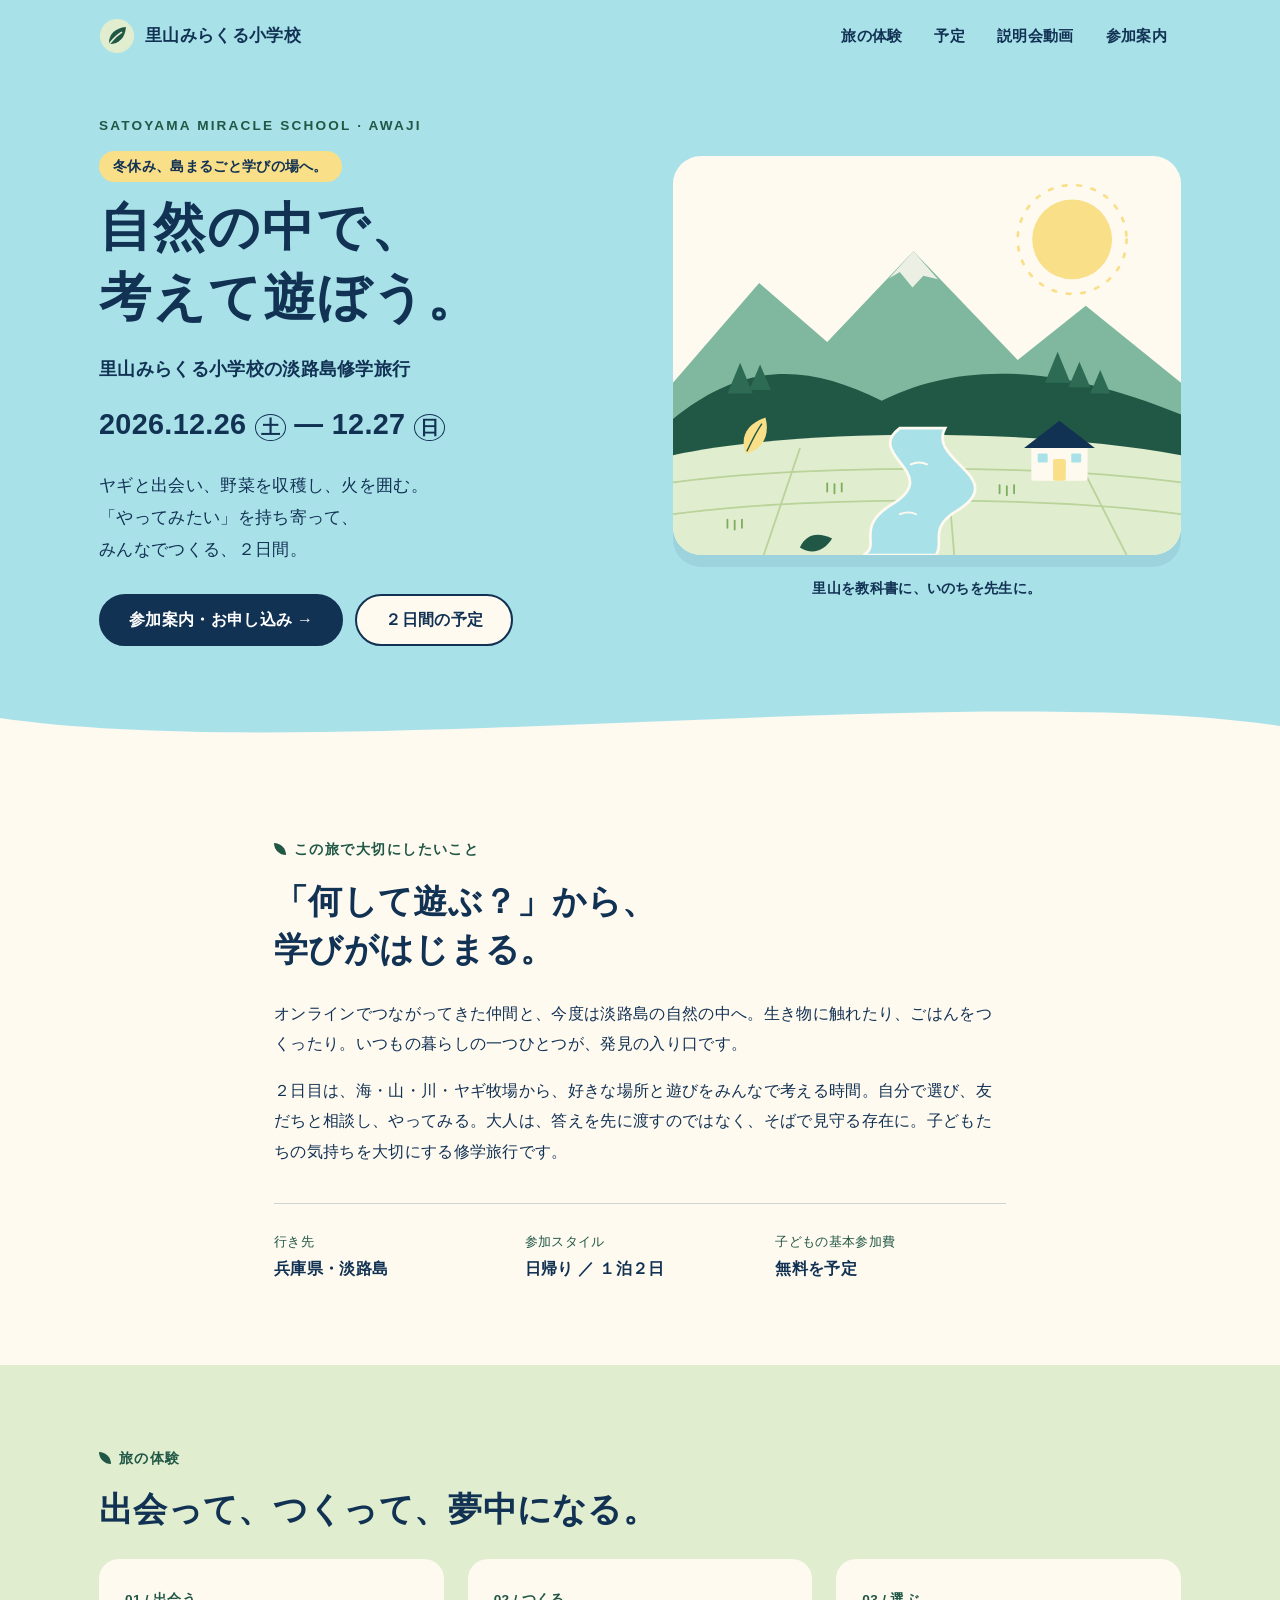
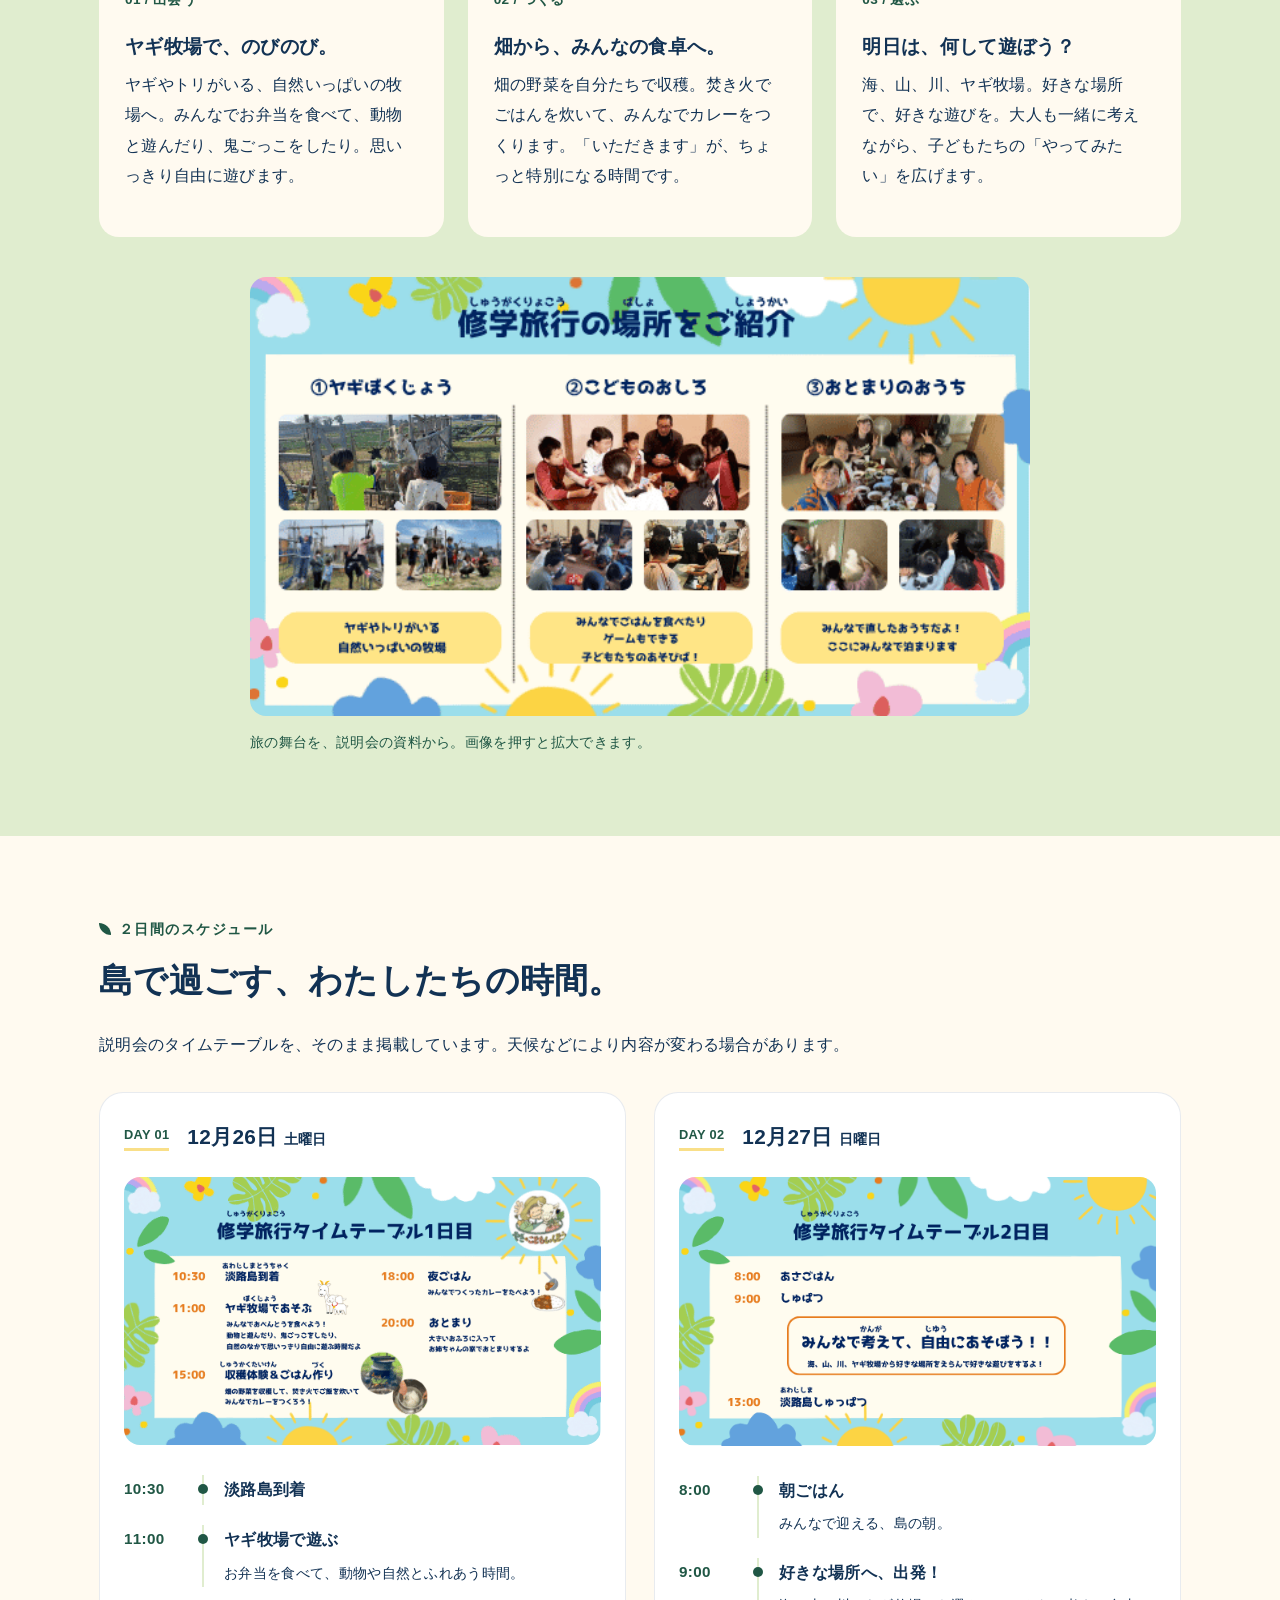
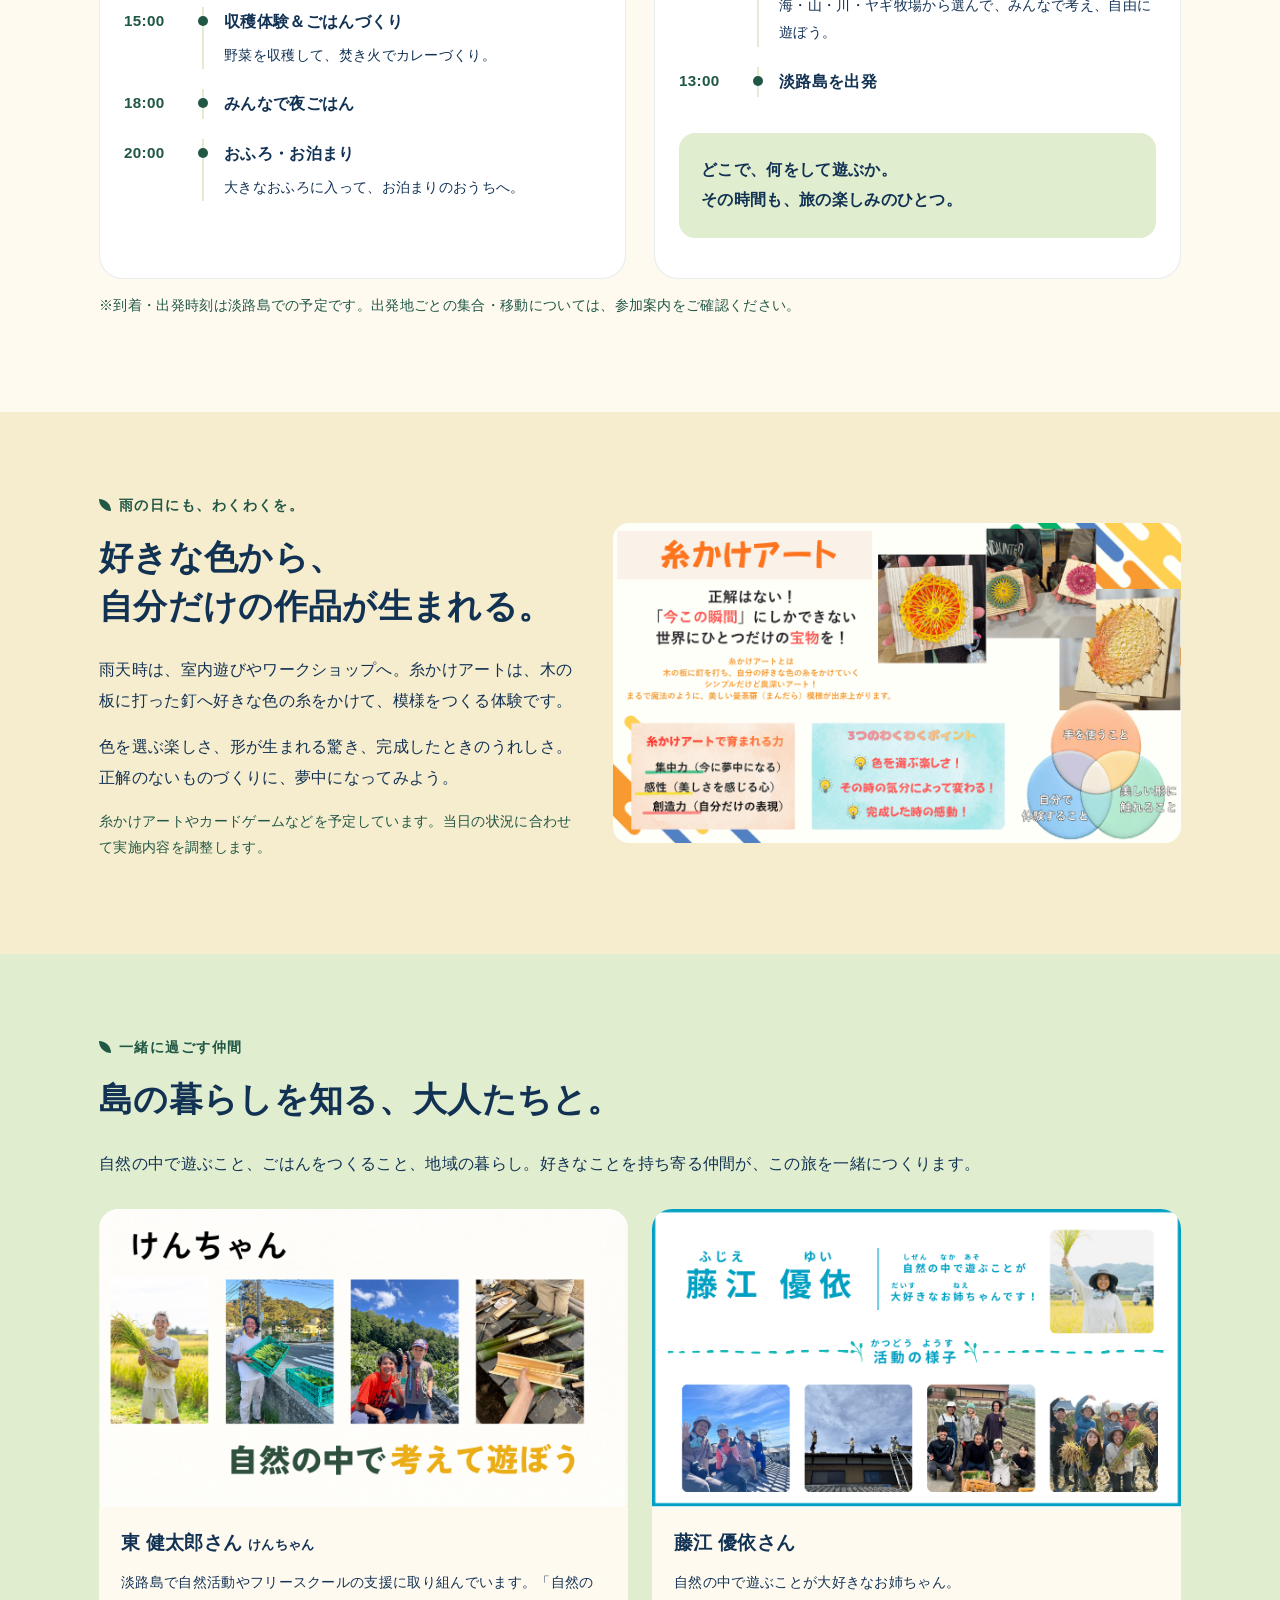
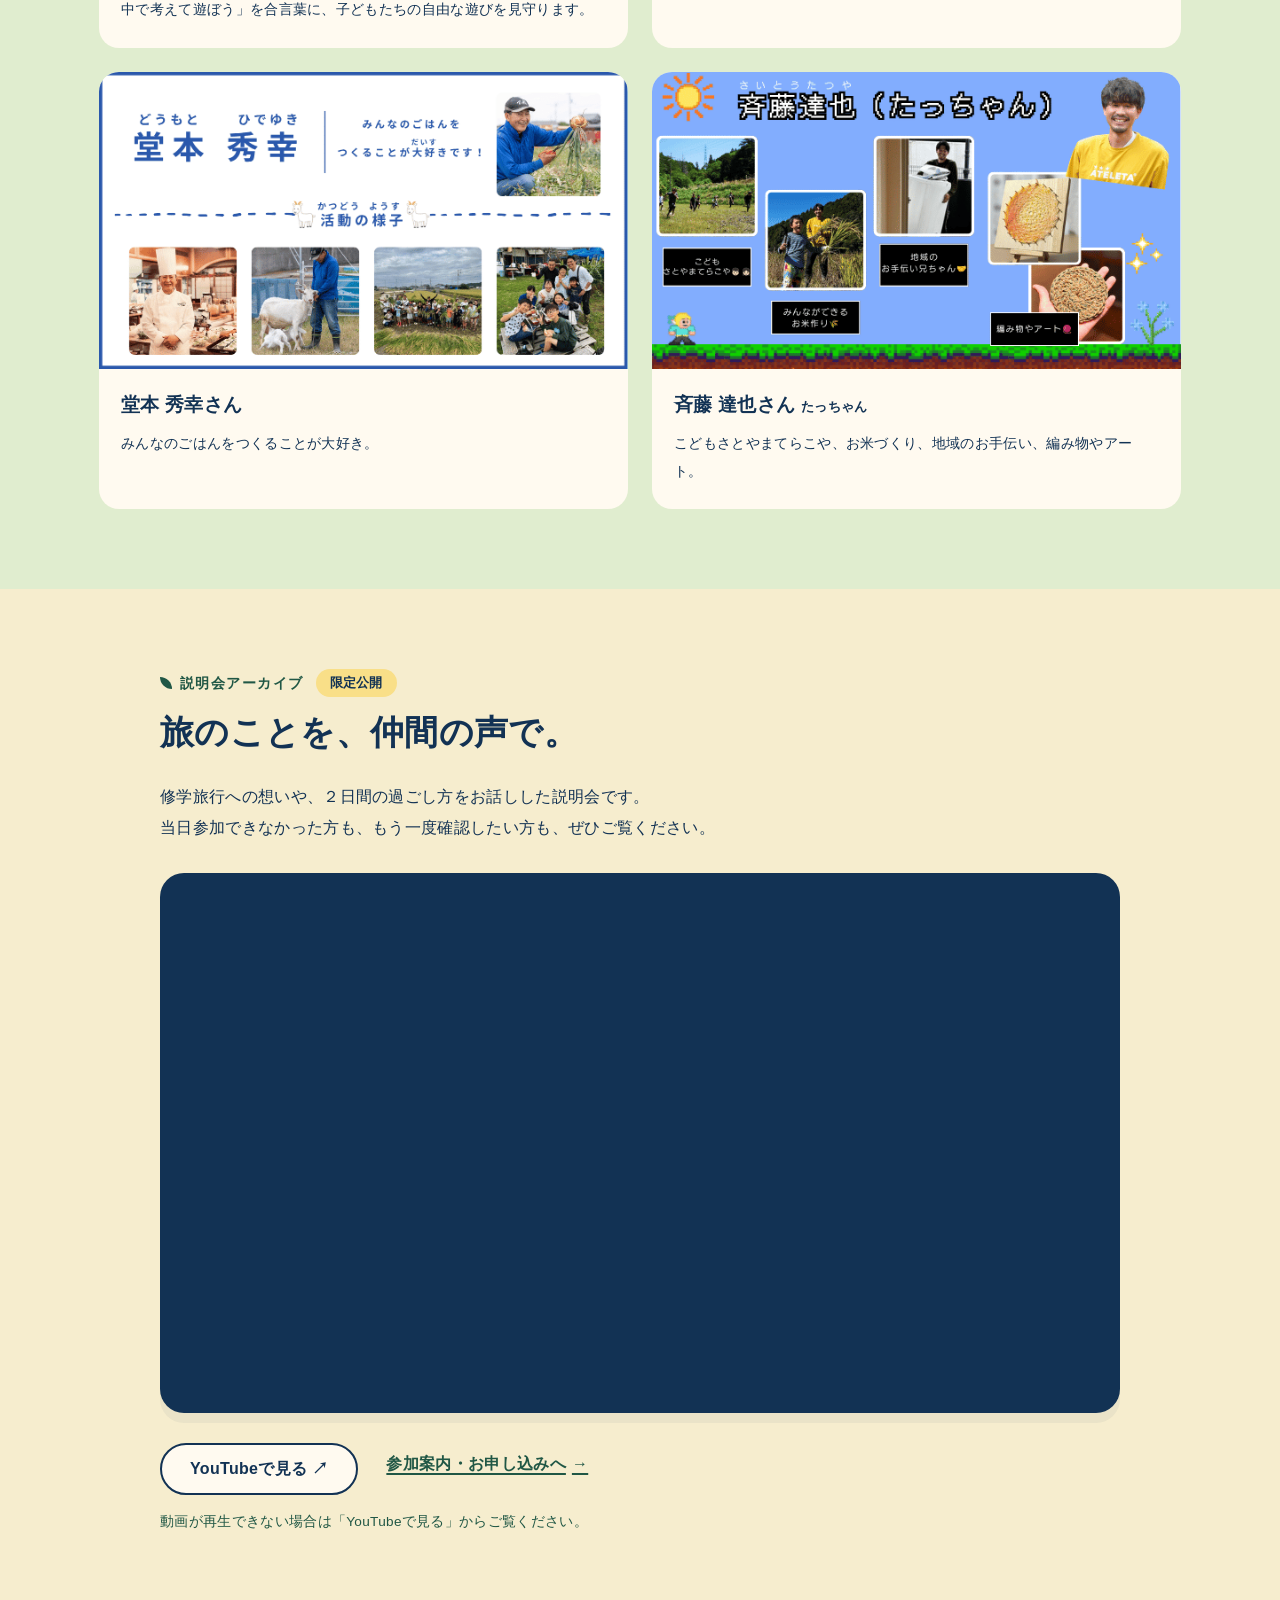
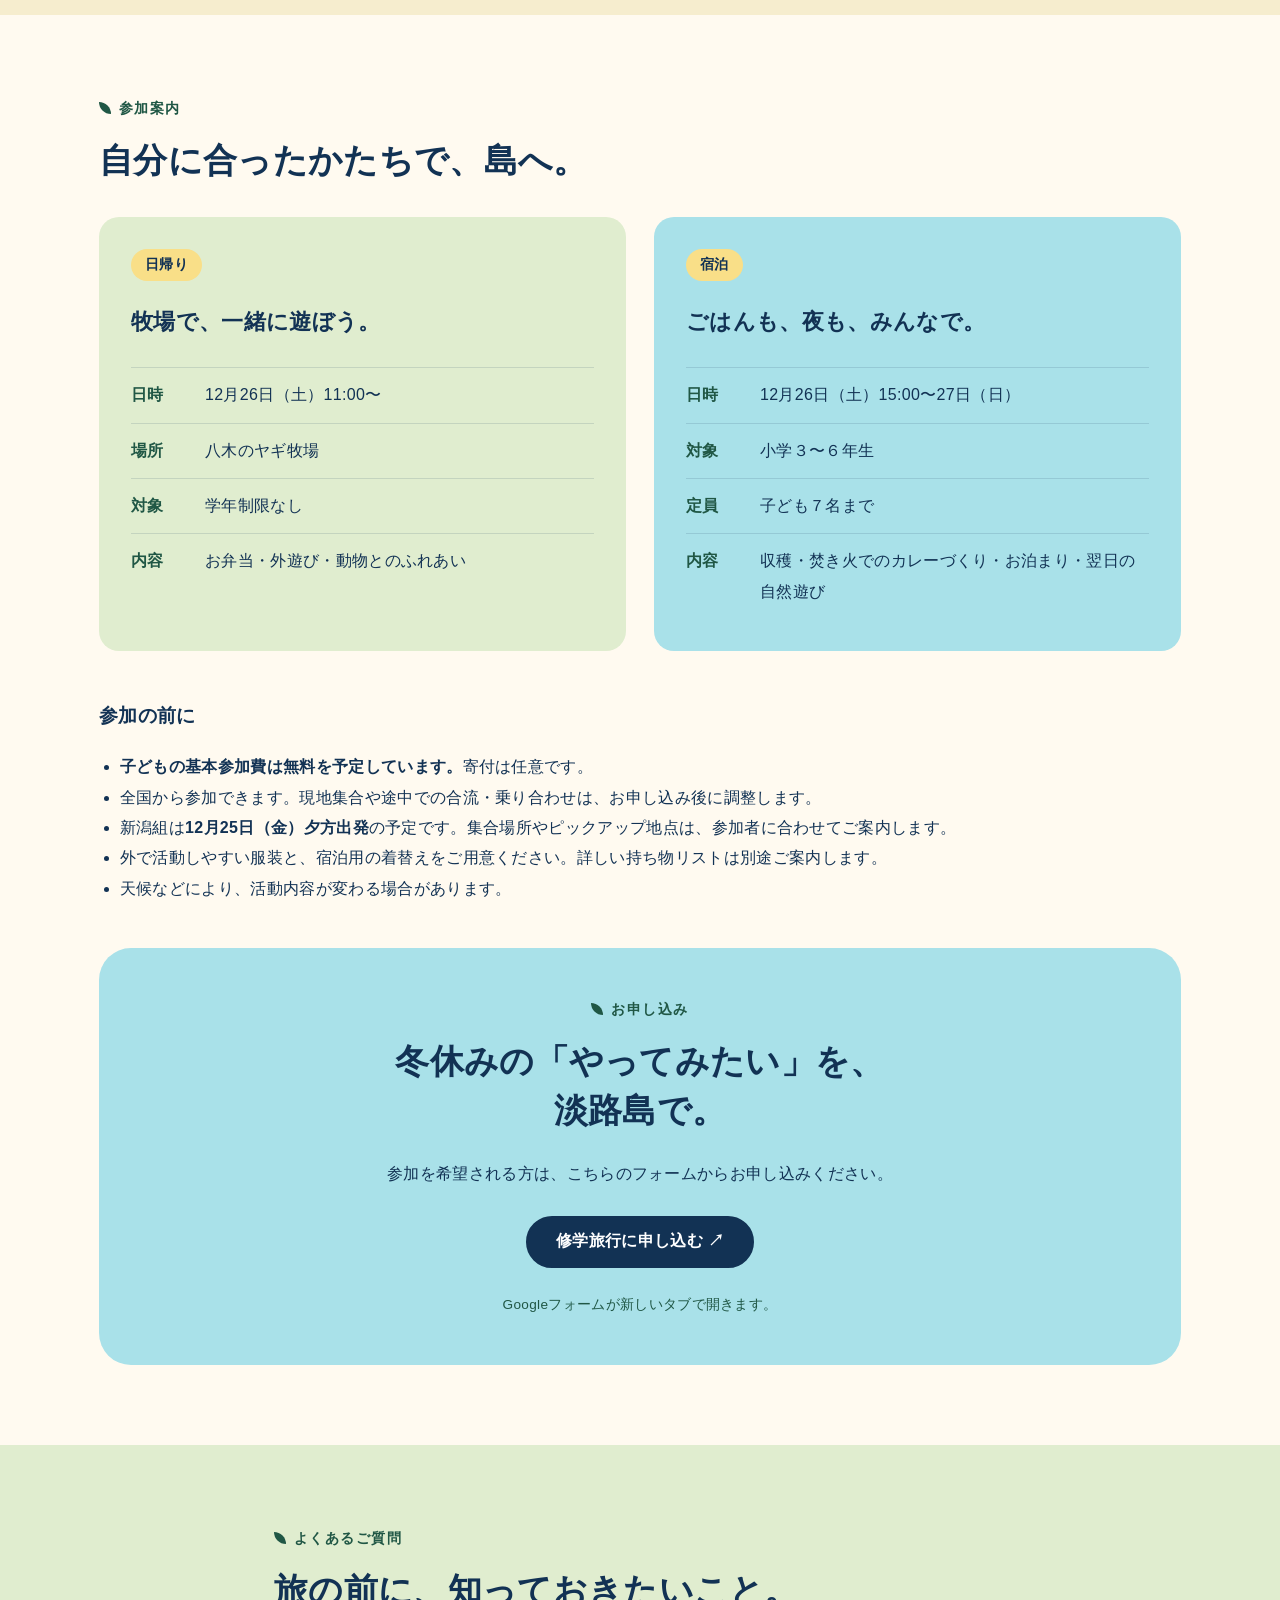
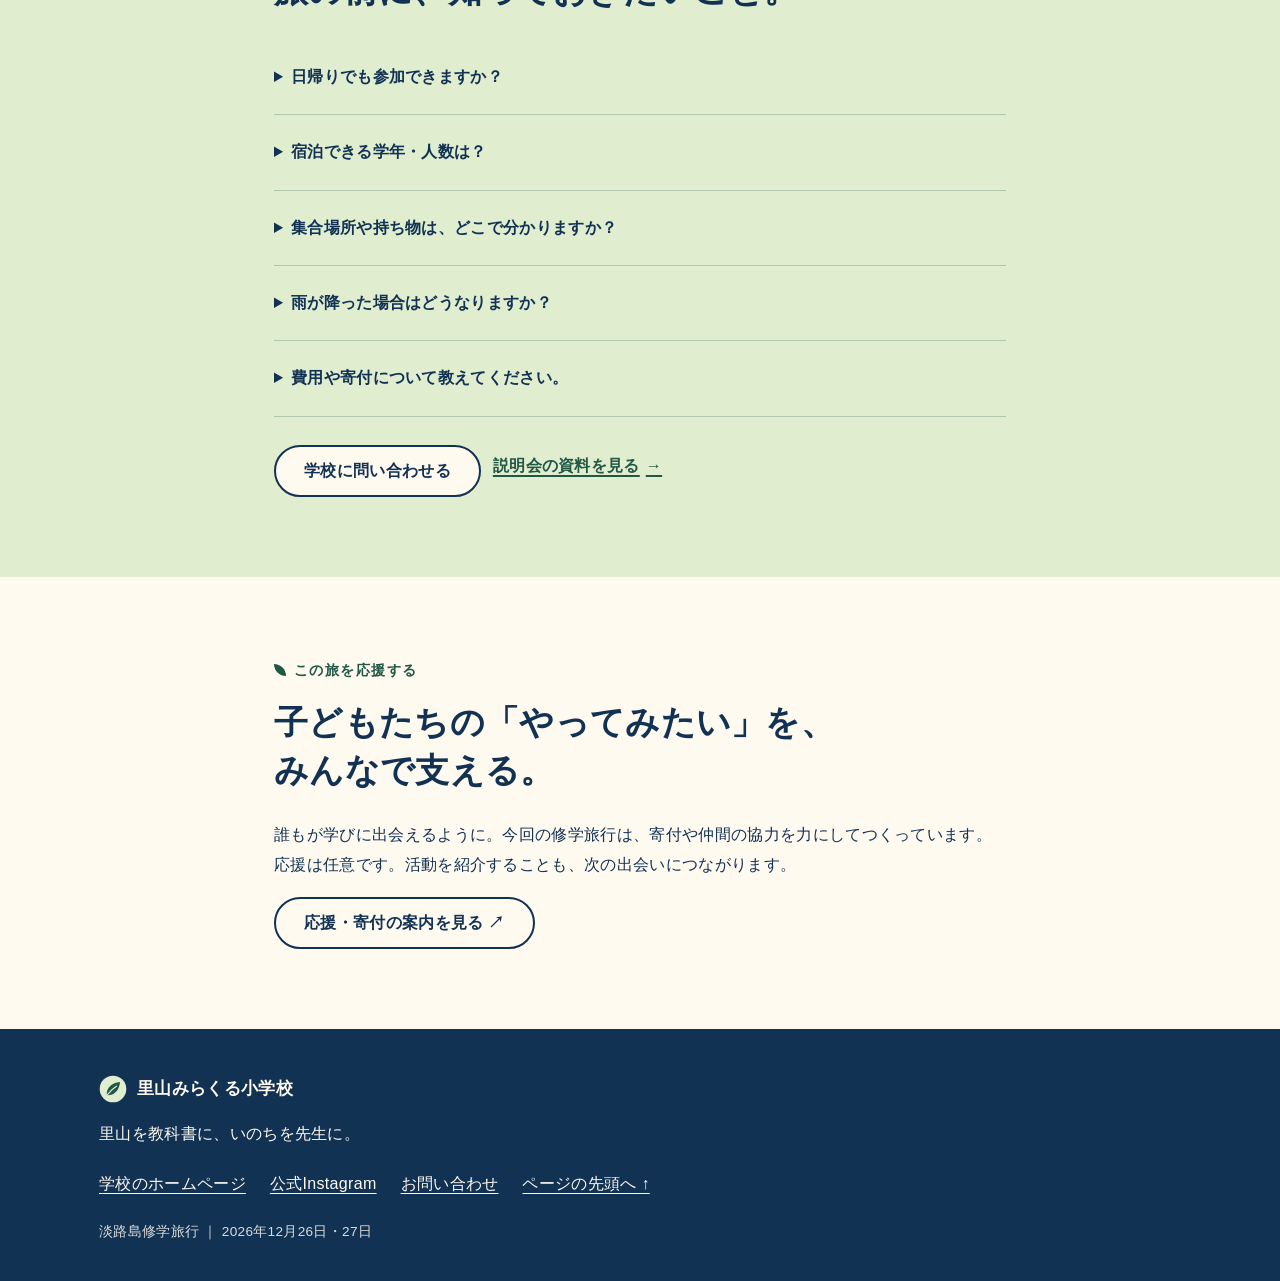
==== index.html @ 942516d1 "Publish Awaji school trip landing page" ====
<!DOCTYPE html>
<html lang="ja">
<head>
<meta charset="UTF-8"><meta name="viewport" content="width=device-width, initial-scale=1">
<title>淡路島修学旅行｜里山みらくる小学校</title>
<meta name="description" content="2026年12月26日・27日、淡路島で自然の中から学ぶ修学旅行。ヤギ牧場、収穫、焚き火のごはんづくり。日帰り・宿泊の参加案内と２日間のスケジュール。">
<link rel="icon" href="images/logo.svg" type="image/svg+xml"><link rel="stylesheet" href="style.css"><script src="script.js" defer></script>
</head>
<body>
<a class="skip-link" href="#main">本文へ移動</a>
<header class="site-header"><div class="container header-inner"><a class="brand" href="https://kento711.github.io/satoyama-miracle-lp/"><img src="images/logo.svg" width="36" height="36" alt=""><span>里山みらくる小学校</span></a><nav class="global-nav" aria-label="ページ内メニュー"><ul><li><a href="#experience">旅の体験</a></li><li><a href="#schedule">予定</a></li><li><a href="#archive">説明会動画</a></li><li><a href="#join">参加案内</a></li></ul></nav></div></header>
<main id="main">
<section class="hero" id="top"><div class="container hero-inner"><div><p class="eyebrow">SATOYAMA MIRACLE SCHOOL · AWAJI</p><p class="badge">冬休み、島まるごと学びの場へ。</p><h1>自然の中で、<br>考えて遊ぼう。</h1><p class="hero-subtitle">里山みらくる小学校の<br class="mobile-only">淡路島修学旅行</p><p class="hero-date">2026.12.26 <small>土</small> — 12.27 <small>日</small></p><p class="hero-lead">ヤギと出会い、野菜を収穫し、火を囲む。<br>「やってみたい」を持ち寄って、<br>みんなでつくる、２日間。</p><div class="btn-group"><a class="btn btn-primary" href="#join">参加案内・お申し込み →</a><a class="btn btn-secondary" href="#schedule">２日間の予定</a></div></div><div class="hero-art"><img src="images/hero-satoyama.svg" width="560" height="440" alt="山と川、田んぼと小さな家がある里山のイラスト"><p class="art-caption">里山を教科書に、いのちを先生に。</p></div></div><svg class="hero-curve" viewBox="0 0 1440 90" preserveAspectRatio="none" aria-hidden="true"><path d="M0 40 C360 100 1080 -10 1440 50 V90 H0Z" fill="#FFFAF0"/></svg></section>
<section class="section" id="about"><div class="container narrow"><p class="section-label">この旅で大切にしたいこと</p><h2>「何して遊ぶ？」から、<br>学びがはじまる。</h2><p>オンラインでつながってきた仲間と、今度は淡路島の自然の中へ。生き物に触れたり、ごはんをつくったり。いつもの暮らしの一つひとつが、発見の入り口です。</p><p>２日目は、海・山・川・ヤギ牧場から、好きな場所と遊びをみんなで考える時間。自分で選び、友だちと相談し、やってみる。大人は、答えを先に渡すのではなく、そばで見守る存在に。子どもたちの気持ちを大切にする修学旅行です。</p><div class="quick-facts"><div><small>行き先</small><strong>兵庫県・淡路島</strong></div><div><small>参加スタイル</small><strong>日帰り ／ １泊２日</strong></div><div><small>子どもの基本参加費</small><strong>無料を予定</strong></div></div></div></section>
<section class="section section-tint" id="experience"><div class="container"><p class="section-label">旅の体験</p><h2>出会って、つくって、夢中になる。</h2><ul class="cards"><li class="card"><span class="activity-number">01 / 出会う</span><h3>ヤギ牧場で、のびのび。</h3><p>ヤギやトリがいる、自然いっぱいの牧場へ。みんなでお弁当を食べて、動物と遊んだり、鬼ごっこをしたり。思いっきり自由に遊びます。</p></li><li class="card"><span class="activity-number">02 / つくる</span><h3>畑から、みんなの食卓へ。</h3><p>畑の野菜を自分たちで収穫。焚き火でごはんを炊いて、みんなでカレーをつくります。「いただきます」が、ちょっと特別になる時間です。</p></li><li class="card"><span class="activity-number">03 / 選ぶ</span><h3>明日は、何して遊ぼう？</h3><p>海、山、川、ヤギ牧場。好きな場所で、好きな遊びを。大人も一緒に考えながら、子どもたちの「やってみたい」を広げます。</p></li></ul><figure class="wide-slide"><button class="image-button" data-image="images/slide-7.png" data-title="修学旅行の場所をご紹介" aria-label="旅の場所の紹介資料を拡大"><img src="images/slide-7.png" width="596" height="335" loading="lazy" alt="ヤギ牧場、こどものおしろ、お泊まりのおうちの写真をまとめた説明会資料"></button><figcaption>旅の舞台を、説明会の資料から。画像を押すと拡大できます。</figcaption></figure></div></section>
<section class="section" id="schedule"><div class="container"><p class="section-label">２日間のスケジュール</p><h2>島で過ごす、わたしたちの時間。</h2><p>説明会のタイムテーブルを、そのまま掲載しています。天候などにより内容が変わる場合があります。</p><div class="schedule-grid"><article class="day"><div class="day-heading"><span>DAY 01</span><h3>12月26日 <small>土曜日</small></h3></div><button class="image-button" data-image="images/slide-5.png" data-title="１日目のタイムテーブル" aria-label="１日目のタイムテーブルを拡大"><img src="images/slide-5.png" width="596" height="335" loading="lazy" alt="１日目のタイムテーブル。詳細は以下のテキストにも掲載"></button><ol class="timeline"><li><time>10:30</time><div><strong>淡路島到着</strong></div></li><li><time>11:00</time><div><strong>ヤギ牧場で遊ぶ</strong><p>お弁当を食べて、動物や自然とふれあう時間。</p></div></li><li><time>15:00</time><div><strong>収穫体験＆ごはんづくり</strong><p>野菜を収穫して、焚き火でカレーづくり。</p></div></li><li><time>18:00</time><div><strong>みんなで夜ごはん</strong></div></li><li><time>20:00</time><div><strong>おふろ・お泊まり</strong><p>大きなおふろに入って、お泊まりのおうちへ。</p></div></li></ol></article><article class="day"><div class="day-heading"><span>DAY 02</span><h3>12月27日 <small>日曜日</small></h3></div><button class="image-button" data-image="images/slide-6.png" data-title="２日目のタイムテーブル" aria-label="２日目のタイムテーブルを拡大"><img src="images/slide-6.png" width="596" height="335" loading="lazy" alt="２日目のタイムテーブル。詳細は以下のテキストにも掲載"></button><ol class="timeline"><li><time>8:00</time><div><strong>朝ごはん</strong><p>みんなで迎える、島の朝。</p></div></li><li><time>9:00</time><div><strong>好きな場所へ、出発！</strong><p>海・山・川・ヤギ牧場から選んで、みんなで考え、自由に遊ぼう。</p></div></li><li><time>13:00</time><div><strong>淡路島を出発</strong></div></li></ol><p class="day-note">どこで、何をして遊ぶか。<br>その時間も、旅の楽しみのひとつ。</p></article></div><p class="small-note">※到着・出発時刻は淡路島での予定です。出発地ごとの集合・移動については、参加案内をご確認ください。</p></div></section>
<section class="section rain-section" id="rain"><div class="container rain-grid"><div><p class="section-label">雨の日にも、わくわくを。</p><h2>好きな色から、<br>自分だけの作品が生まれる。</h2><p>雨天時は、室内遊びやワークショップへ。糸かけアートは、木の板に打った釘へ好きな色の糸をかけて、模様をつくる体験です。</p><p>色を選ぶ楽しさ、形が生まれる驚き、完成したときのうれしさ。正解のないものづくりに、夢中になってみよう。</p><p class="small-note">糸かけアートやカードゲームなどを予定しています。当日の状況に合わせて実施内容を調整します。</p></div><button class="image-button" data-image="images/slide-8.png" data-title="糸かけアートのご紹介" aria-label="糸かけアートの紹介資料を拡大"><img src="images/slide-8.png" width="596" height="335" loading="lazy" alt="糸かけアートの作り方と３つのわくわくポイントの紹介資料"></button></div></section>
<section class="section section-tint" id="people"><div class="container"><p class="section-label">一緒に過ごす仲間</p><h2>島の暮らしを知る、大人たちと。</h2><p>自然の中で遊ぶこと、ごはんをつくること、地域の暮らし。好きなことを持ち寄る仲間が、この旅を一緒につくります。</p><div class="people-grid"><article class="person"><img src="images/slide-1.png" width="596" height="335" loading="lazy" alt="東健太郎さん（けんちゃん）の写真と、収穫や自然の中での活動の様子"><h3>東 健太郎さん <small>けんちゃん</small></h3><p>淡路島で自然活動やフリースクールの支援に取り組んでいます。「自然の中で考えて遊ぼう」を合言葉に、子どもたちの自由な遊びを見守ります。</p></article><article class="person"><img src="images/slide-2.png" width="596" height="335" loading="lazy" alt="藤江優依さんの紹介と活動の様子"><h3>藤江 優依さん</h3><p>自然の中で遊ぶことが大好きなお姉ちゃん。</p></article><article class="person"><img src="images/slide-3.png" width="596" height="335" loading="lazy" alt="堂本秀幸さんの紹介と活動の様子"><h3>堂本 秀幸さん</h3><p>みんなのごはんをつくることが大好き。</p></article><article class="person"><img src="images/slide-4.png" width="596" height="335" loading="lazy" alt="斉藤達也さんの紹介資料"><h3>斉藤 達也さん <small>たっちゃん</small></h3><p>こどもさとやまてらこや、お米づくり、地域のお手伝い、編み物やアート。</p></article></div></div></section>
<section class="section archive-section" id="archive" aria-labelledby="archive-title"><div class="container archive-inner"><div class="archive-heading"><p class="section-label">説明会アーカイブ</p><span class="badge">限定公開</span></div><h2 id="archive-title">旅のことを、仲間の声で。</h2><p class="archive-lead">修学旅行への想いや、２日間の過ごし方をお話しした説明会です。<br>当日参加できなかった方も、もう一度確認したい方も、ぜひご覧ください。</p><div class="video-frame"><iframe src="https://www.youtube-nocookie.com/embed/Q54aX_REFNQ" title="12月26–27日 淡路島修学旅行 説明会アーカイブ" width="960" height="540" loading="lazy" allow="accelerometer; autoplay; clipboard-write; encrypted-media; gyroscope; picture-in-picture; web-share" referrerpolicy="strict-origin-when-cross-origin" allowfullscreen></iframe></div><div class="archive-actions"><a class="btn btn-secondary" href="https://youtu.be/Q54aX_REFNQ" target="_blank" rel="noopener">YouTubeで見る ↗</a><a class="card-link" href="#join">参加案内・お申し込みへ</a></div><p class="small-note">動画が再生できない場合は「YouTubeで見る」からご覧ください。</p></div></section>
<section class="section" id="join"><div class="container"><p class="section-label">参加案内</p><h2>自分に合ったかたちで、島へ。</h2><div class="join-plans"><article class="plan"><span class="badge">日帰り</span><h3>牧場で、一緒に遊ぼう。</h3><dl class="info-list"><div><dt>日時</dt><dd>12月26日（土）11:00〜</dd></div><div><dt>場所</dt><dd>八木のヤギ牧場</dd></div><div><dt>対象</dt><dd>学年制限なし</dd></div><div><dt>内容</dt><dd>お弁当・外遊び・動物とのふれあい</dd></div></dl></article><article class="plan stay-plan"><span class="badge">宿泊</span><h3>ごはんも、夜も、みんなで。</h3><dl class="info-list"><div><dt>日時</dt><dd>12月26日（土）15:00〜27日（日）</dd></div><div><dt>対象</dt><dd>小学３〜６年生</dd></div><div><dt>定員</dt><dd>子ども７名まで</dd></div><div><dt>内容</dt><dd>収穫・焚き火でのカレーづくり・お泊まり・翌日の自然遊び</dd></div></dl></article></div><div class="practical"><h3>参加の前に</h3><ul><li><strong>子どもの基本参加費は無料を予定しています。</strong>寄付は任意です。</li><li>全国から参加できます。現地集合や途中での合流・乗り合わせは、お申し込み後に調整します。</li><li>新潟組は<strong>12月25日（金）夕方出発</strong>の予定です。集合場所やピックアップ地点は、参加者に合わせてご案内します。</li><li>外で活動しやすい服装と、宿泊用の着替えをご用意ください。詳しい持ち物リストは別途ご案内します。</li><li>天候などにより、活動内容が変わる場合があります。</li></ul></div><div class="apply"><p class="section-label">お申し込み</p><h2>冬休みの「やってみたい」を、<br>淡路島で。</h2><p>参加を希望される方は、こちらのフォームからお申し込みください。</p><a class="btn btn-primary" href="https://forms.gle/irHyiPhkLnPzuWyn7" target="_blank" rel="noopener">修学旅行に申し込む ↗</a><p class="small-note">Googleフォームが新しいタブで開きます。</p></div></div></section>
<section class="section section-tint" id="faq"><div class="container narrow"><p class="section-label">よくあるご質問</p><h2>旅の前に、知っておきたいこと。</h2><details><summary>日帰りでも参加できますか？</summary><p>はい。12月26日11:00からのヤギ牧場での活動は、日帰りで参加できます。学年制限はありません。</p></details><details><summary>宿泊できる学年・人数は？</summary><p>宿泊は小学３〜６年生、子ども７名までの予定です。お申し込みは参加フォームからお願いします。</p></details><details><summary>集合場所や持ち物は、どこで分かりますか？</summary><p>集合・乗り合わせ・持ち物の詳細は、お申し込み後にご案内します。ご不明な点は学校へお問い合わせください。</p></details><details><summary>雨が降った場合はどうなりますか？</summary><p>室内遊びや、糸かけアートなどのワークショップを予定しています。天候と子どもたちの様子に合わせて内容を調整します。</p></details><details><summary>費用や寄付について教えてください。</summary><p>子どもの基本参加費は無料を予定しており、寄付は任意です。食費や交通費を寄付で支える方針です。出発地や参加方法による費用の扱い、お小遣いなどの個人負担については、お申し込み時にご確認ください。</p></details><div class="btn-group"><a class="btn btn-secondary" href="mailto:satoyama.miracle@gmail.com">学校に問い合わせる</a><a class="card-link" href="https://canva.link/8v6ao3aaefg08b5" target="_blank" rel="noopener">説明会の資料を見る</a></div></div></section>
<section class="section" id="support"><div class="container narrow"><p class="section-label">この旅を応援する</p><h2>子どもたちの「やってみたい」を、<br>みんなで支える。</h2><p>誰もが学びに出会えるように。今回の修学旅行は、寄付や仲間の協力を力にしてつくっています。応援は任意です。活動を紹介することも、次の出会いにつながります。</p><a class="btn btn-secondary" href="https://angry-submarine-36b.notion.site/3b49f418e68580e79388ce8d605e6cc4" target="_blank" rel="noopener">応援・寄付の案内を見る ↗</a></div></section></main>
<footer class="site-footer"><div class="container footer-inner"><p class="footer-brand"><img src="images/logo.svg" width="28" height="28" alt="">里山みらくる小学校</p><p>里山を教科書に、いのちを先生に。</p><ul class="footer-links"><li><a href="https://kento711.github.io/satoyama-miracle-lp/">学校のホームページ</a></li><li><a href="https://www.instagram.com/satoyama_miracle/" target="_blank" rel="noopener">公式Instagram</a></li><li><a href="mailto:satoyama.miracle@gmail.com">お問い合わせ</a></li><li><a href="#top">ページの先頭へ ↑</a></li></ul><p class="footer-members">淡路島修学旅行 ｜ 2026年12月26日・27日</p></div></footer>
<dialog id="image-dialog" aria-labelledby="image-title"><div class="dialog-bar"><h2 id="image-title">説明会資料</h2><button type="button" id="close-dialog" aria-label="画像を閉じる">閉じる ×</button></div><img id="expanded-image" alt=""></dialog>
</body></html>
---- style.css ----
/* 里山みらくる小学校 LP */
:root {
  --sky: #A9E1E9;
  --cream: #FFFAF0;
  --navy: #123254;
  --green: #205745;
  --leaf: #E0EDCF;
  --yellow: #F9DF88;
  --white: #FFFFFF;
  --radius: 20px;
  --max: 1130px;
}

*, *::before, *::after { box-sizing: border-box; }

html { scroll-behavior: smooth; -webkit-text-size-adjust: 100%; }
@media (prefers-reduced-motion: reduce) { html { scroll-behavior: auto; } }

body {
  margin: 0;
  background: var(--cream);
  color: var(--navy);
  font-family: "Hiragino Kaku Gothic ProN", "Hiragino Sans", "Noto Sans JP", "Yu Gothic", "YuGothic", Meiryo, sans-serif;
  font-size: 16px;
  line-height: 1.9;
  letter-spacing: .02em;
  overflow-wrap: anywhere;
}

img, svg { max-width: 100%; height: auto; display: block; }
a { color: inherit; }
:focus-visible { outline: 3px solid var(--navy); outline-offset: 3px; border-radius: 6px; }

.container { width: 100%; max-width: var(--max); margin: 0 auto; padding: 0 24px; }
.narrow { max-width: 780px; }

.sr-only {
  position: absolute; width: 1px; height: 1px; padding: 0; margin: -1px;
  overflow: hidden; clip: rect(0 0 0 0); white-space: nowrap; border: 0;
}
.skip-link {
  position: absolute; left: 12px; top: -60px; z-index: 10;
  background: var(--navy); color: var(--white); padding: 8px 16px; border-radius: 999px;
}
.skip-link:focus { top: 12px; }

/* ヘッダー */
.site-header { background: var(--sky); }
.header-inner {
  display: flex; align-items: center; justify-content: space-between;
  gap: 12px 24px; flex-wrap: wrap; padding-top: 14px; padding-bottom: 14px;
}
.brand {
  display: inline-flex; align-items: center; gap: 10px;
  font-weight: 700; font-size: 1.05rem; text-decoration: none;
}
.global-nav ul { display: flex; gap: 4px; list-style: none; margin: 0; padding: 0; }
.global-nav a {
  display: inline-block; padding: 8px 14px; border-radius: 999px;
  font-weight: 700; font-size: .95rem; text-decoration: none;
}
.global-nav a:hover { background: rgba(255, 250, 240, .7); }

/* ファーストビュー */
.hero { position: relative; background: var(--sky); padding: 40px 0 110px; }
.hero-inner {
  display: grid; grid-template-columns: 1.05fr 1fr; gap: 40px; align-items: center;
}
.eyebrow {
  margin: 0 0 12px; color: var(--green); font-weight: 700;
  font-size: .85rem; letter-spacing: .16em;
}
.hero h1 {
  margin: 0 0 20px; font-size: clamp(2rem, 4.6vw, 3.25rem);
  line-height: 1.35; font-weight: 800; letter-spacing: .04em;
}
.hero-lead { margin: 0 0 28px; font-size: 1.05rem; max-width: 30em; }
.hero-art img {
  width: 100%; border-radius: 28px; background: var(--cream);
  box-shadow: 0 12px 0 rgba(18, 50, 84, .08);
}
.hero-curve { position: absolute; left: 0; bottom: -1px; width: 100%; height: 70px; }

/* ボタン */
.btn-group { display: flex; flex-wrap: wrap; gap: 12px; }
.btn {
  display: inline-flex; align-items: center; justify-content: center;
  min-height: 52px; padding: 12px 28px; border-radius: 999px;
  font-weight: 700; font-size: 1rem; line-height: 1.4; text-decoration: none;
  border: 2px solid var(--navy); transition: transform .15s ease, background-color .15s ease;
}
.btn:hover { transform: translateY(-2px); }
.btn-primary { background: var(--navy); color: var(--white); }
.btn-primary:hover { background: #0B2440; }
.btn-secondary { background: var(--cream); color: var(--navy); }
.btn-secondary:hover { background: var(--white); }

/* セクション共通 */
.section { padding: 80px 0; }
.section-tint { background: var(--leaf); }
.section-label {
  margin: 0 0 8px; color: var(--green); font-weight: 700; font-size: .9rem; letter-spacing: .1em;
}
.section-label::before {
  content: ""; display: inline-block; width: 12px; height: 12px; margin-right: 8px;
  background: var(--green); border-radius: 0 12px 0 12px; vertical-align: -1px;
}
h1, h2, h3 { word-break: auto-phrase; }
h2 {
  margin: 0 0 24px; font-size: clamp(1.5rem, 3vw, 2.1rem); line-height: 1.45; font-weight: 800;
}
.section p { margin: 0 0 1em; }
.section .btn-group { margin-top: 28px; }

/* 活動カード */
.cards {
  display: grid; grid-template-columns: repeat(3, 1fr); gap: 24px;
  list-style: none; margin: 8px 0 0; padding: 0;
}
.card {
  display: flex; flex-direction: column; background: var(--cream);
  border-radius: var(--radius); padding: 28px 26px;
}
.card-icon {
  width: 60px; height: 60px; padding: 6px; margin-bottom: 14px;
  background: var(--white); border-radius: 16px;
}
.card h3 { margin: 0 0 8px; font-size: 1.2rem; line-height: 1.5; }
.card p { margin: 0 0 18px; flex-grow: 1; }
.card-link {
  align-self: flex-start; font-weight: 700; color: var(--green);
  text-decoration: underline; text-underline-offset: 4px; text-decoration-thickness: 2px;
  padding: 6px 0; display: inline-flex; align-items: center; gap: 6px;
}
.card-link::after { content: "→"; text-decoration: none; display: inline-block; }
.card-link:hover { color: var(--navy); }

/* 淡路島修学旅行 */
.trip {
  display: grid; grid-template-columns: 1fr 1.15fr; gap: 36px;
  background: var(--sky); border-radius: 32px; padding: 48px;
}
.badge {
  display: inline-block; margin: 0 0 10px; padding: 2px 14px;
  background: var(--yellow); border-radius: 999px; font-weight: 700; font-size: .9rem;
}
.trip h2 { margin-bottom: 18px; }
.trip-date { margin: 0 0 24px; }
.trip-date dt { font-weight: 700; color: var(--green); font-size: .9rem; }
.trip-date dd { margin: 0; font-size: 1.2rem; font-weight: 700; }
.notes { margin: 24px 0 0; padding: 0 0 0 1.2em; font-size: .95rem; }
.notes li { margin-bottom: 4px; }
.trip-plans { display: grid; gap: 18px; align-content: start; }
.plan { background: var(--cream); border-radius: var(--radius); padding: 24px 26px; }
.plan h3 {
  display: flex; flex-wrap: wrap; align-items: center; gap: 4px 12px;
  margin: 0 0 8px; font-size: 1.15rem;
}
.plan-tag {
  display: inline-block; padding: 0 12px; border-radius: 999px;
  background: var(--yellow); font-size: .9rem;
}
.plan-tag-stay { background: var(--leaf); color: var(--green); }
.plan p { margin: 0 0 6px; }
.plan-meta { font-size: .95rem; color: var(--green); font-weight: 700; }

/* フッター */
.site-footer { background: var(--navy); color: var(--cream); padding: 44px 0 36px; }
.footer-inner { display: grid; gap: 14px; }
.footer-brand {
  display: flex; align-items: center; gap: 10px; margin: 0; font-weight: 700; font-size: 1.05rem;
}
.footer-links { display: flex; flex-wrap: wrap; gap: 4px 24px; list-style: none; margin: 0; padding: 0; }
.footer-links a { display: inline-block; padding: 6px 0; text-underline-offset: 4px; }
.footer-members { margin: 6px 0 0; font-size: .85rem; opacity: .85; }
.site-footer :focus-visible { outline-color: var(--yellow); }

/* タブレット */
@media (max-width: 900px) {
  .cards { grid-template-columns: 1fr 1fr; }
  .trip { padding: 36px; gap: 28px; }
}

/* スマホ */
@media (max-width: 620px) {
  .container { padding: 0 20px; }
  .header-inner { padding-top: 12px; padding-bottom: 8px; }
  .global-nav { width: 100%; }
  .global-nav ul { justify-content: space-between; }
  .global-nav a { padding: 6px 10px; }
  .hero { padding: 24px 0 80px; }
  .hero-inner { grid-template-columns: 1fr; gap: 28px; }
  .hero-curve { height: 44px; }
  .btn-group { flex-direction: column; }
  .btn { width: 100%; }
  .section { padding: 56px 0; }
  .cards { grid-template-columns: 1fr; gap: 16px; }
  .trip { grid-template-columns: 1fr; padding: 28px 20px; border-radius: 24px; }
  .plan { padding: 20px; }
}
/* 修学旅行ページ */
.hero-subtitle{font-size:1.15rem;font-weight:700;margin:0 0 10px}.hero-date{font-size:clamp(1.3rem,2.4vw,1.8rem);font-weight:800;margin:0 0 18px}.hero-date small{font-size:.65em;border:1px solid currentColor;border-radius:50%;padding:2px 5px}.art-caption{text-align:center;font-weight:700;font-size:.9rem;margin:20px 0 0}.mobile-only{display:none}.quick-facts{display:grid;grid-template-columns:repeat(3,1fr);gap:20px;border-top:1px solid #12325430;margin-top:36px;padding-top:25px}.quick-facts small,.quick-facts strong{display:block}.quick-facts small{color:var(--green)}.activity-number{color:var(--green);font-weight:700;font-size:.85rem;margin-bottom:20px}.wide-slide{max-width:780px;margin:40px auto 0}.image-button{display:block;width:100%;padding:0;border:0;border-radius:16px;overflow:hidden;cursor:zoom-in;background:var(--sky)}.image-button img{width:100%}.image-button:hover{box-shadow:0 0 0 3px var(--green)}figcaption,.small-note{font-size:.85rem;margin-top:14px!important;color:var(--green)}.schedule-grid,.join-plans{display:grid;grid-template-columns:1fr 1fr;gap:28px;margin-top:32px}.day{background:white;border-radius:24px;overflow:hidden;border:1px solid #12325418;padding:24px}.day-heading{display:flex;align-items:center;gap:18px;margin-bottom:20px}.day-heading>span{font-size:.8rem;font-weight:800;color:var(--green);border-bottom:3px solid var(--yellow)}.day-heading h3{margin:0;font-size:1.3rem}.day-heading small{font-size:.65em}.timeline{list-style:none;padding:0;margin:30px 0 0}.timeline li{display:grid;grid-template-columns:62px 1fr;gap:16px;padding-bottom:20px}.timeline time{font-size:.95rem;color:var(--green);font-weight:700}.timeline li>div{position:relative;padding-left:20px;border-left:2px solid var(--leaf)}.timeline li>div:before{content:'';width:10px;height:10px;border-radius:50%;background:var(--green);position:absolute;left:-6px;top:9px}.timeline p{font-size:.9rem;margin:4px 0 0}.day-note{background:var(--leaf);border-radius:16px;padding:22px;margin-top:16px!important;font-weight:700}.people-grid{display:grid;grid-template-columns:repeat(2,1fr);gap:24px;margin-top:30px}.person{background:var(--cream);border-radius:20px;overflow:hidden}.person img{width:100%}.person h3{margin:18px 22px 8px}.person h3 small{font-size:.7em;display:inline-block}.person p{font-size:.9rem;margin:0 22px 24px}.join-plans .plan{background:var(--leaf);padding:32px}.join-plans .stay-plan{background:var(--sky)}.join-plans .plan h3{font-size:1.4rem;margin-top:10px}.info-list{margin:24px 0 0}.info-list>div{display:grid;grid-template-columns:60px 1fr;gap:14px;padding:12px 0;border-top:1px solid #12325422}.info-list dt{font-weight:700;color:var(--green)}.info-list dd{margin:0}.practical{padding:28px 0}.practical ul{padding-left:1.3em}.apply{text-align:center;background:var(--sky);border-radius:32px;padding:48px 24px}.apply .btn{margin:10px 0}.apply .small-note{margin-bottom:0}details{border-bottom:1px solid #20574540;padding:22px 0}summary{font-weight:700;cursor:pointer;padding-right:16px}details p{margin:14px 0 0!important}dialog{max-width:1100px;width:calc(100% - 32px);padding:20px;border:0;border-radius:20px;background:var(--cream);color:var(--navy)}dialog::backdrop{background:#123254cc}.dialog-bar{display:flex;justify-content:space-between;align-items:center;gap:16px;margin-bottom:16px}.dialog-bar h2{font-size:1rem;margin:0}.dialog-bar button{font:inherit;cursor:pointer;border:1px solid var(--navy);border-radius:24px;padding:8px 18px;background:white;color:var(--navy)}dialog img{width:100%;max-height:75vh;object-fit:contain}body:has(dialog[open]){overflow:hidden}.site-footer p{margin:0}section[id]{scroll-margin-top:24px}
@media(max-width:900px){.people-grid{grid-template-columns:1fr 1fr}.schedule-grid{gap:18px}.day{padding:18px}}
@media(max-width:620px){.mobile-only{display:block}.hero-subtitle{font-size:1rem}.hero-date{font-size:1.4rem}.quick-facts{grid-template-columns:1fr;gap:14px}.quick-facts>div{display:flex;justify-content:space-between;gap:10px}.schedule-grid,.join-plans,.people-grid{grid-template-columns:1fr}.day{padding:20px}.join-plans .plan{padding:24px}.apply{padding:36px 20px}.wide-slide{margin-top:28px}.hero .btn-group{gap:10px}.hero-art{max-width:460px}.dialog-bar button{white-space:nowrap}.brand{font-size:1rem}}
@media(prefers-reduced-motion:reduce){.btn{transition:none}.btn:hover{transform:none}}
.rain-section{background:#f6edce}.rain-grid{display:grid;grid-template-columns:1fr 1.2fr;align-items:center;gap:40px}.team-note{max-width:780px;margin:30px auto 0!important;font-size:.95rem}
@media(min-width:621px) and (max-width:900px){.hero-inner{grid-template-columns:1.2fr 1fr;gap:24px}.hero-date{font-size:1.25rem}.hero-subtitle{font-size:1rem}.hero .eyebrow{font-size:.7rem}}
@media(max-width:620px){.rain-grid{grid-template-columns:1fr;gap:24px}}

/* 説明会アーカイブ */
.archive-section{background:#f6edce}.archive-inner{max-width:1008px}.archive-heading{display:flex;align-items:center;flex-wrap:wrap;gap:12px;margin-bottom:12px}.archive-heading .section-label,.archive-heading .badge{margin:0}.archive-heading .badge{font-size:.8rem}.archive-lead{max-width:48em}.video-frame{aspect-ratio:16/9;margin-top:30px;overflow:hidden;border-radius:24px;background:var(--navy);box-shadow:0 10px 0 #1232540d}.video-frame iframe{display:block;width:100%;height:100%;border:0}.archive-actions{display:flex;align-items:center;flex-wrap:wrap;gap:16px 28px;margin-top:30px}.archive-section .small-note{margin-bottom:0}@media(max-width:620px){.video-frame{border-radius:14px;margin-top:24px}.archive-actions{align-items:flex-start;flex-direction:column;gap:12px}.archive-actions .btn{width:auto}.global-nav a{padding:6px 8px;font-size:.85rem}}
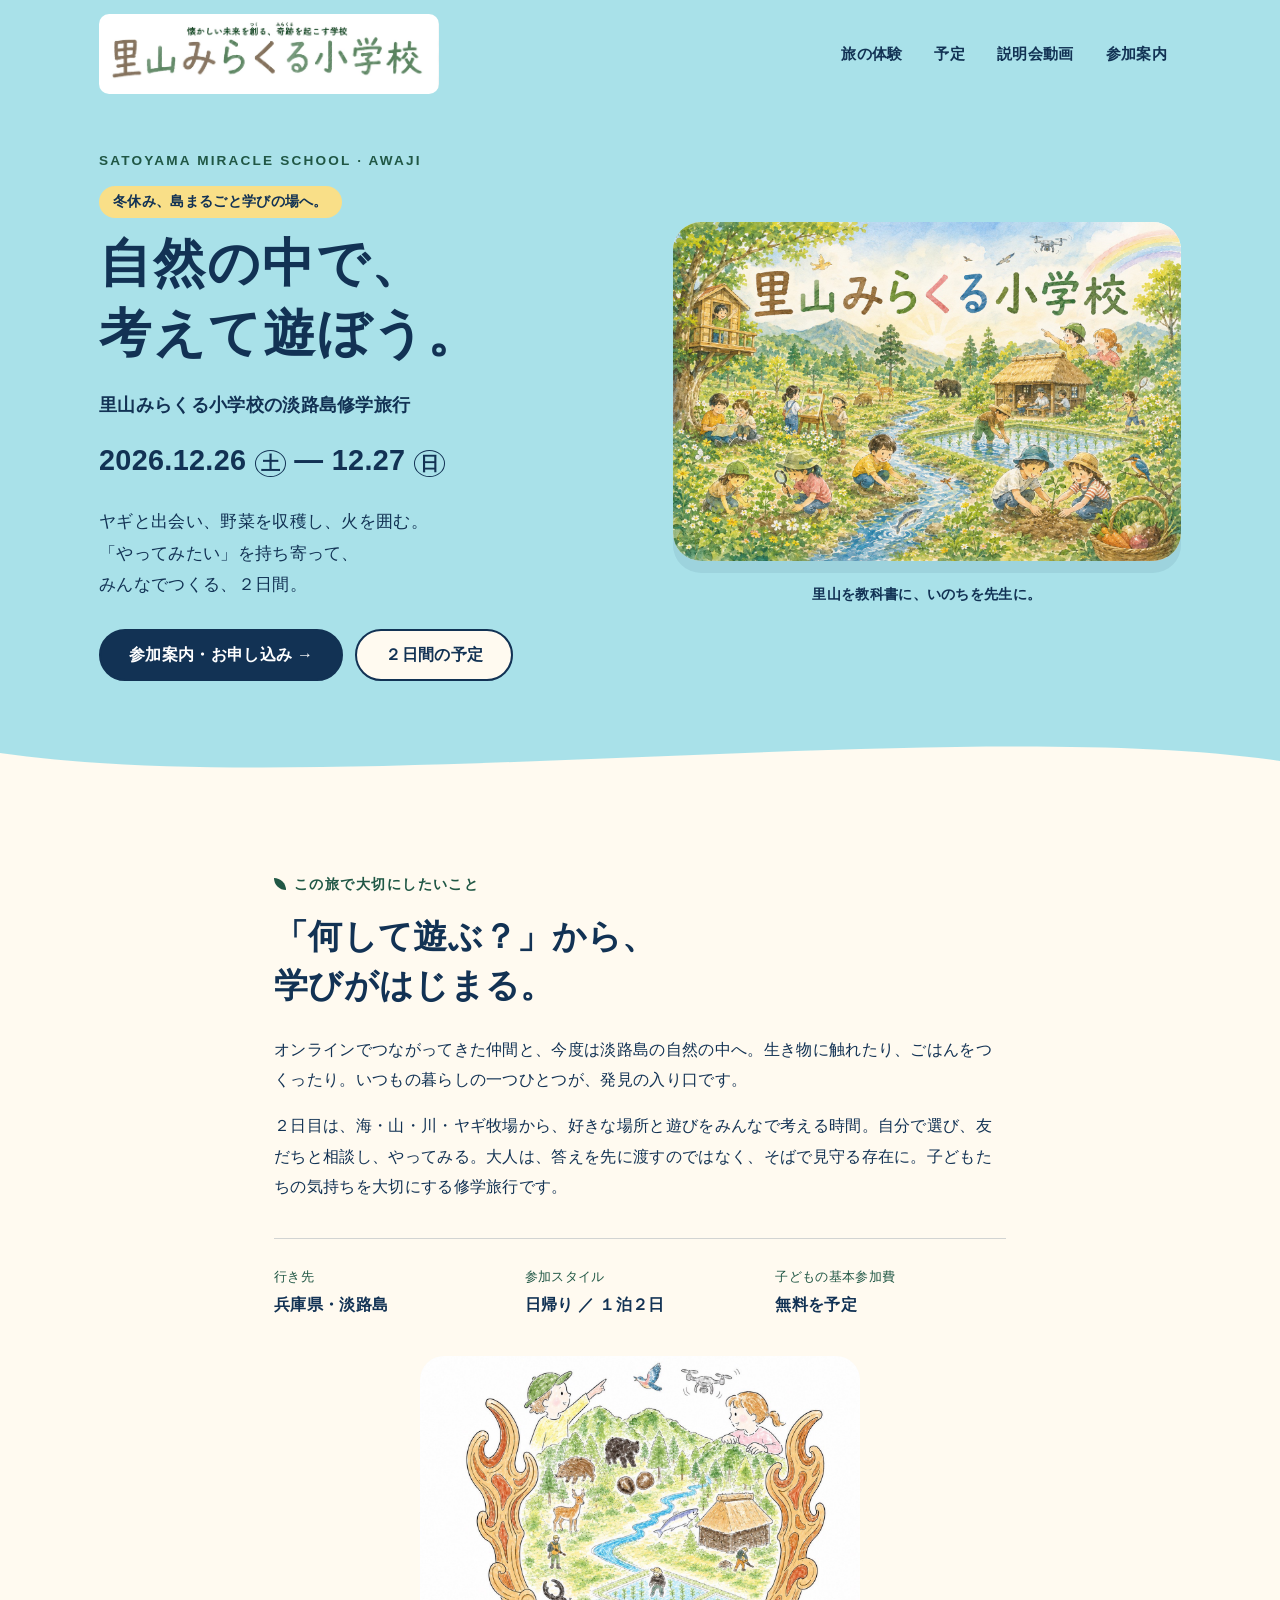
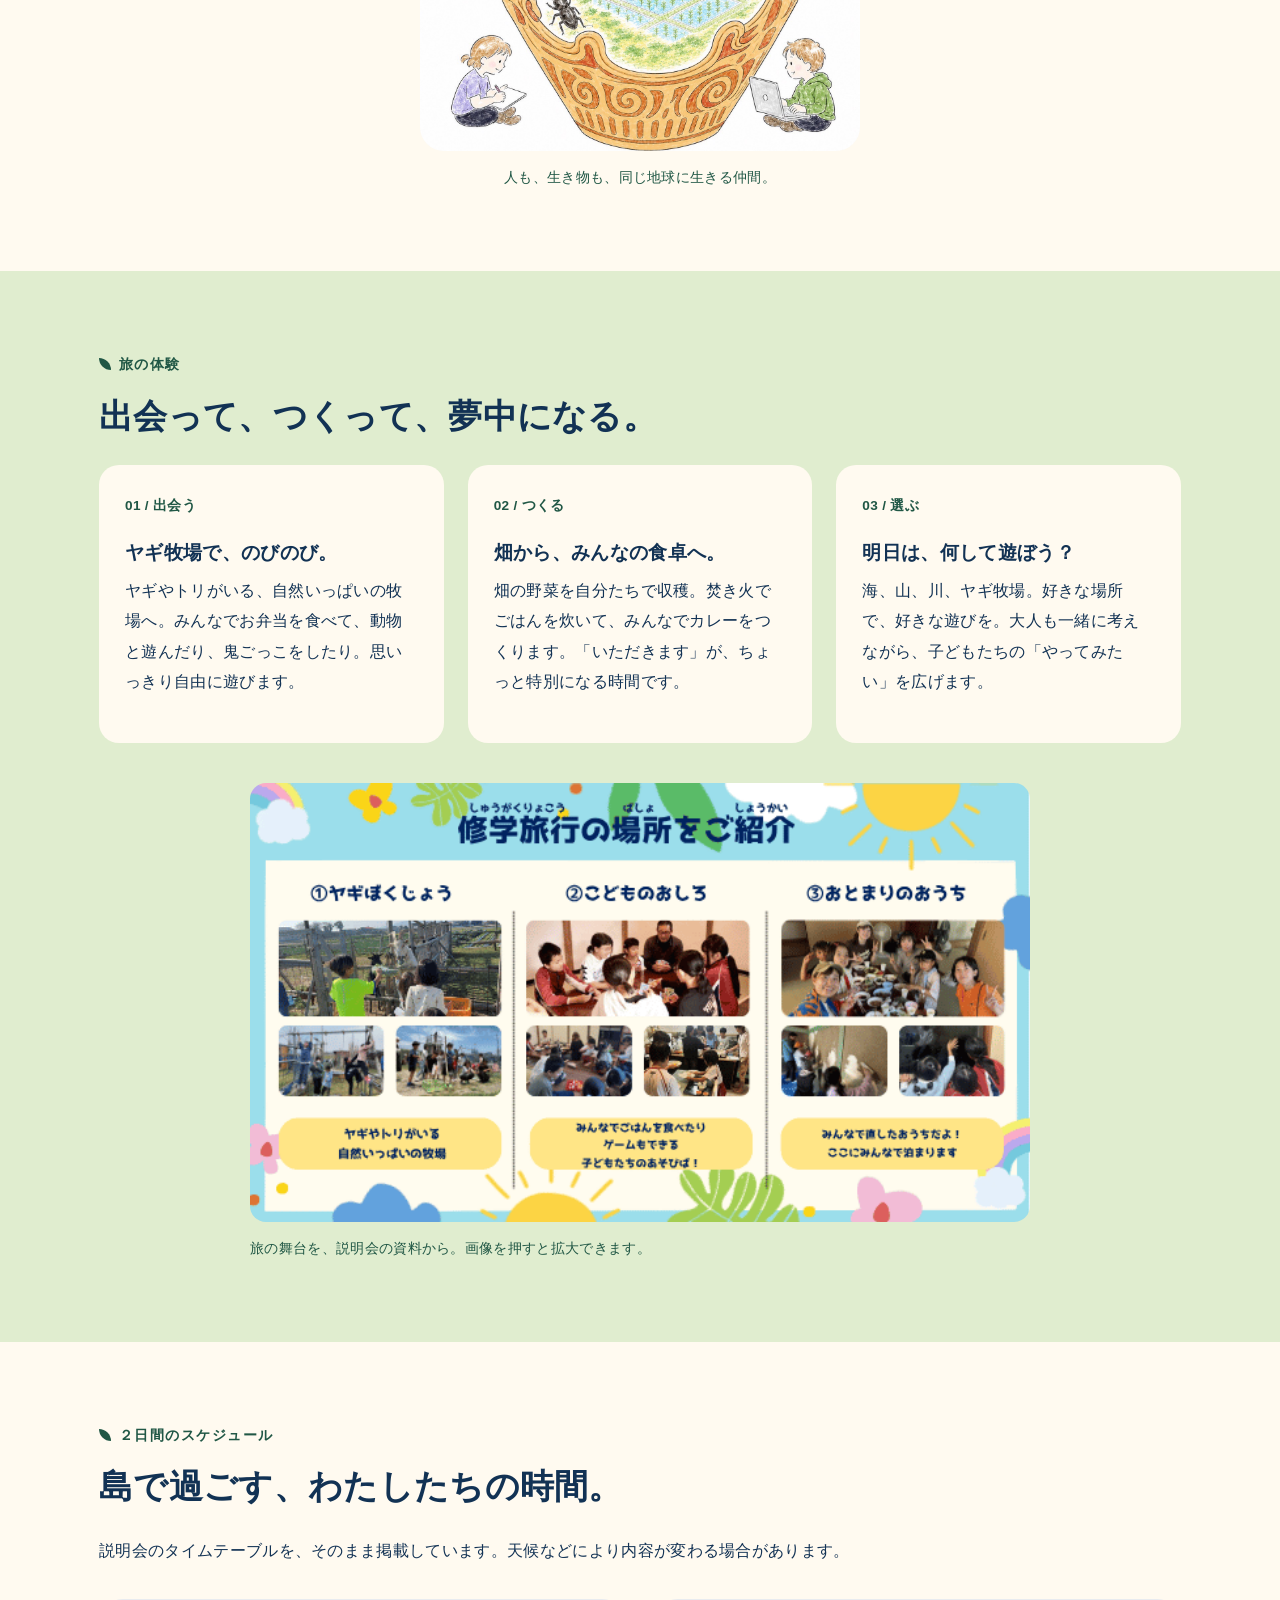
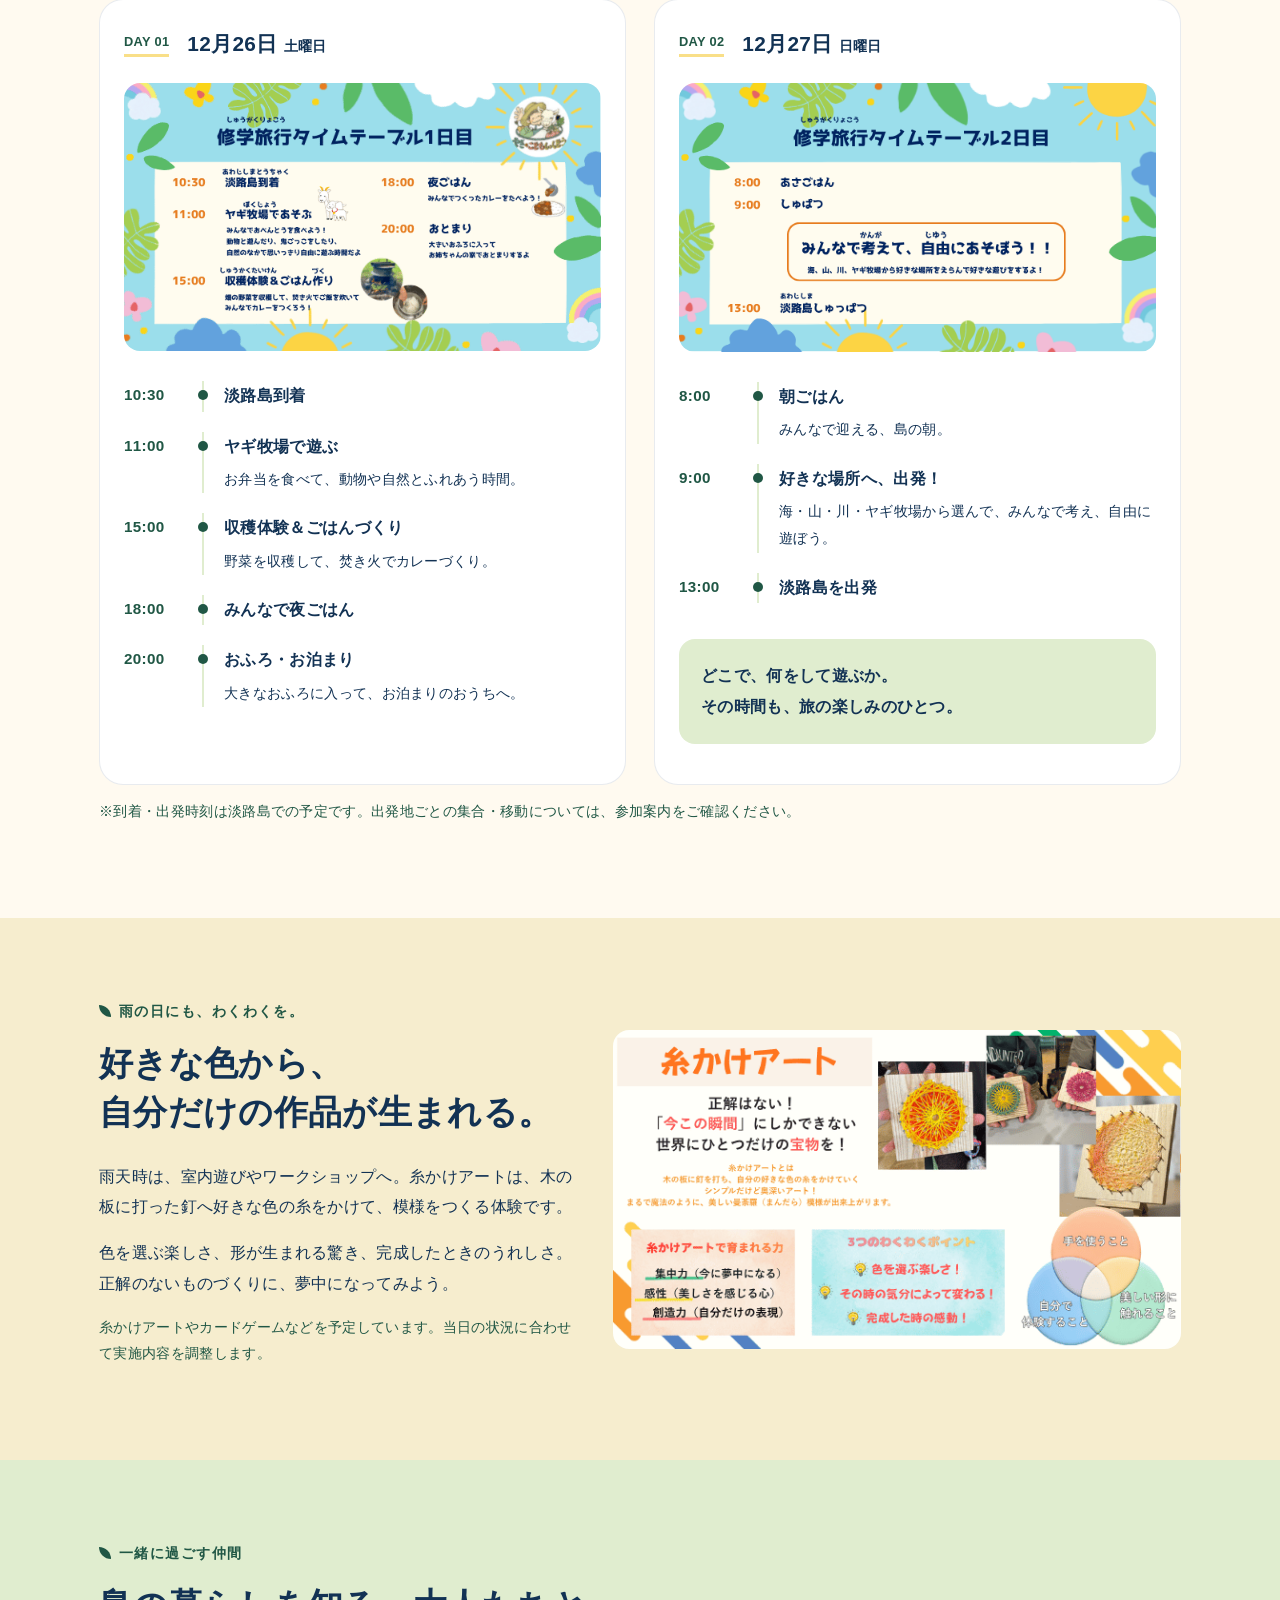
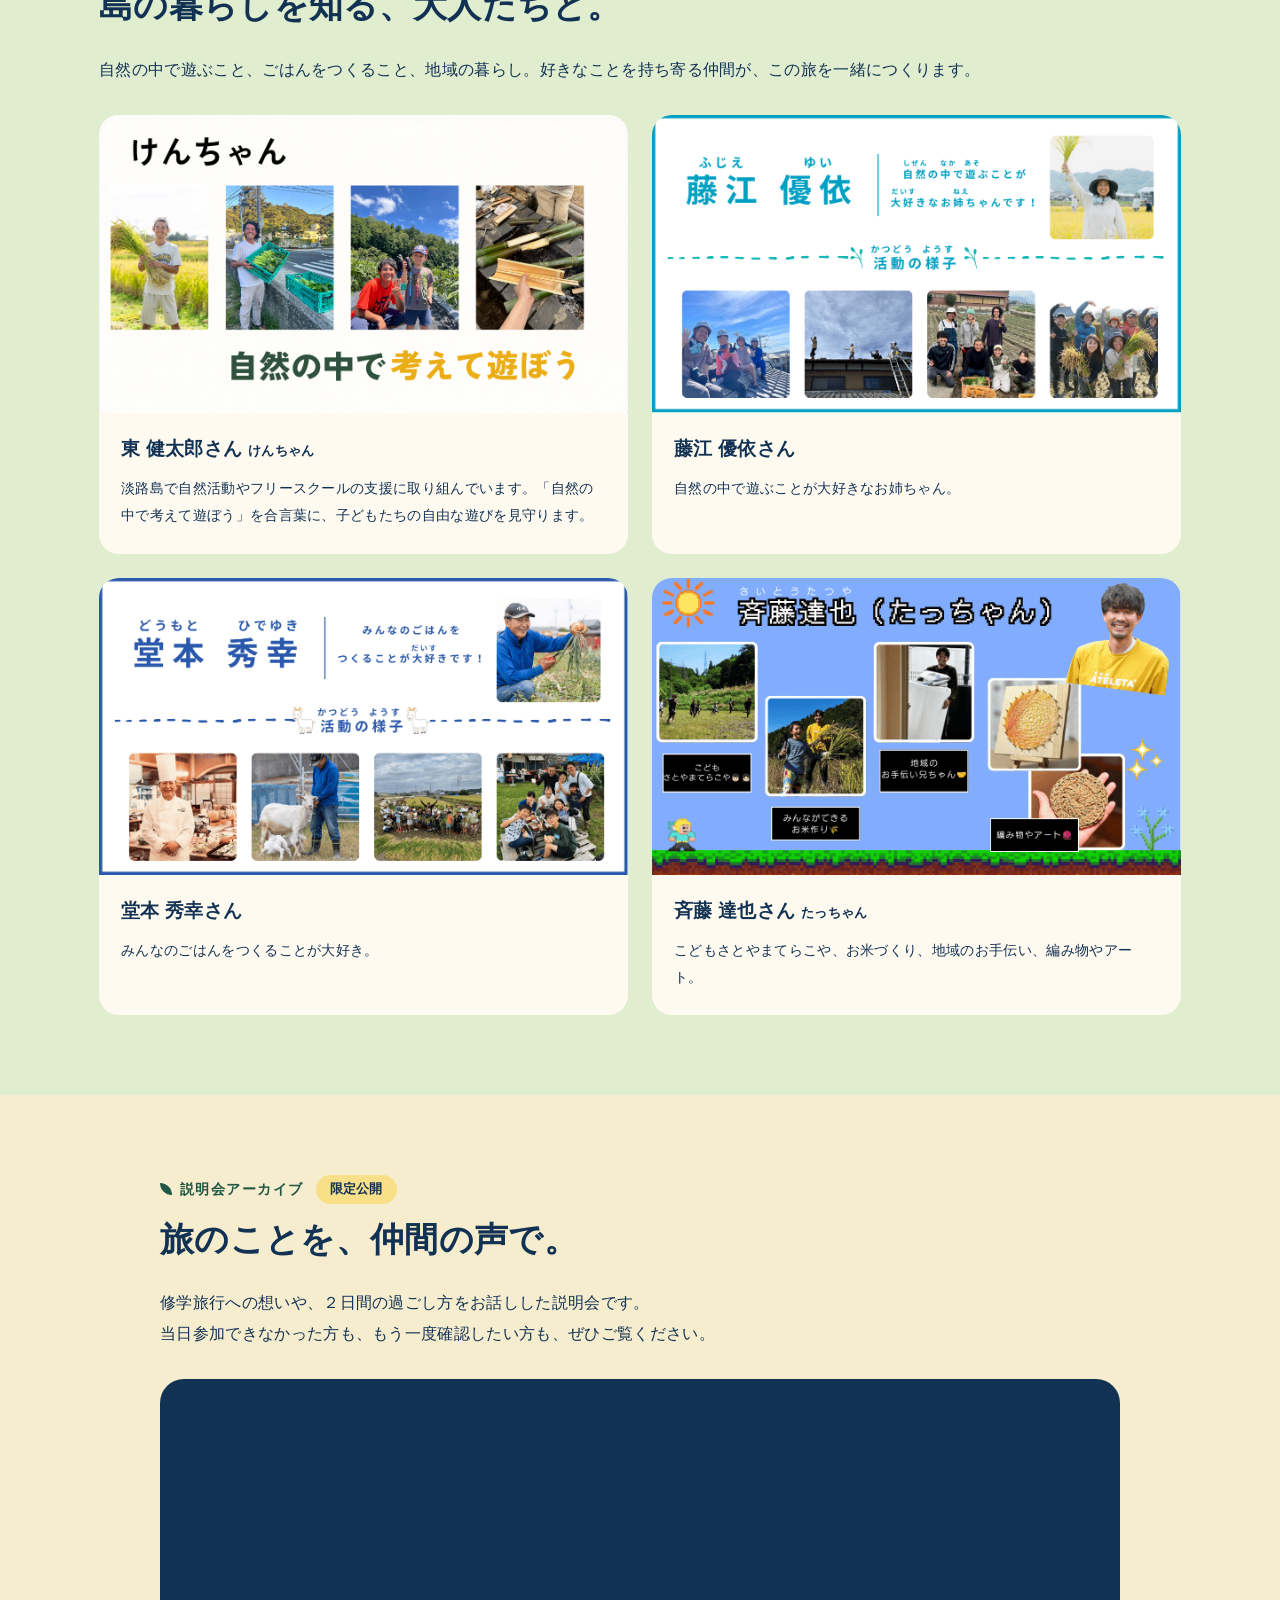
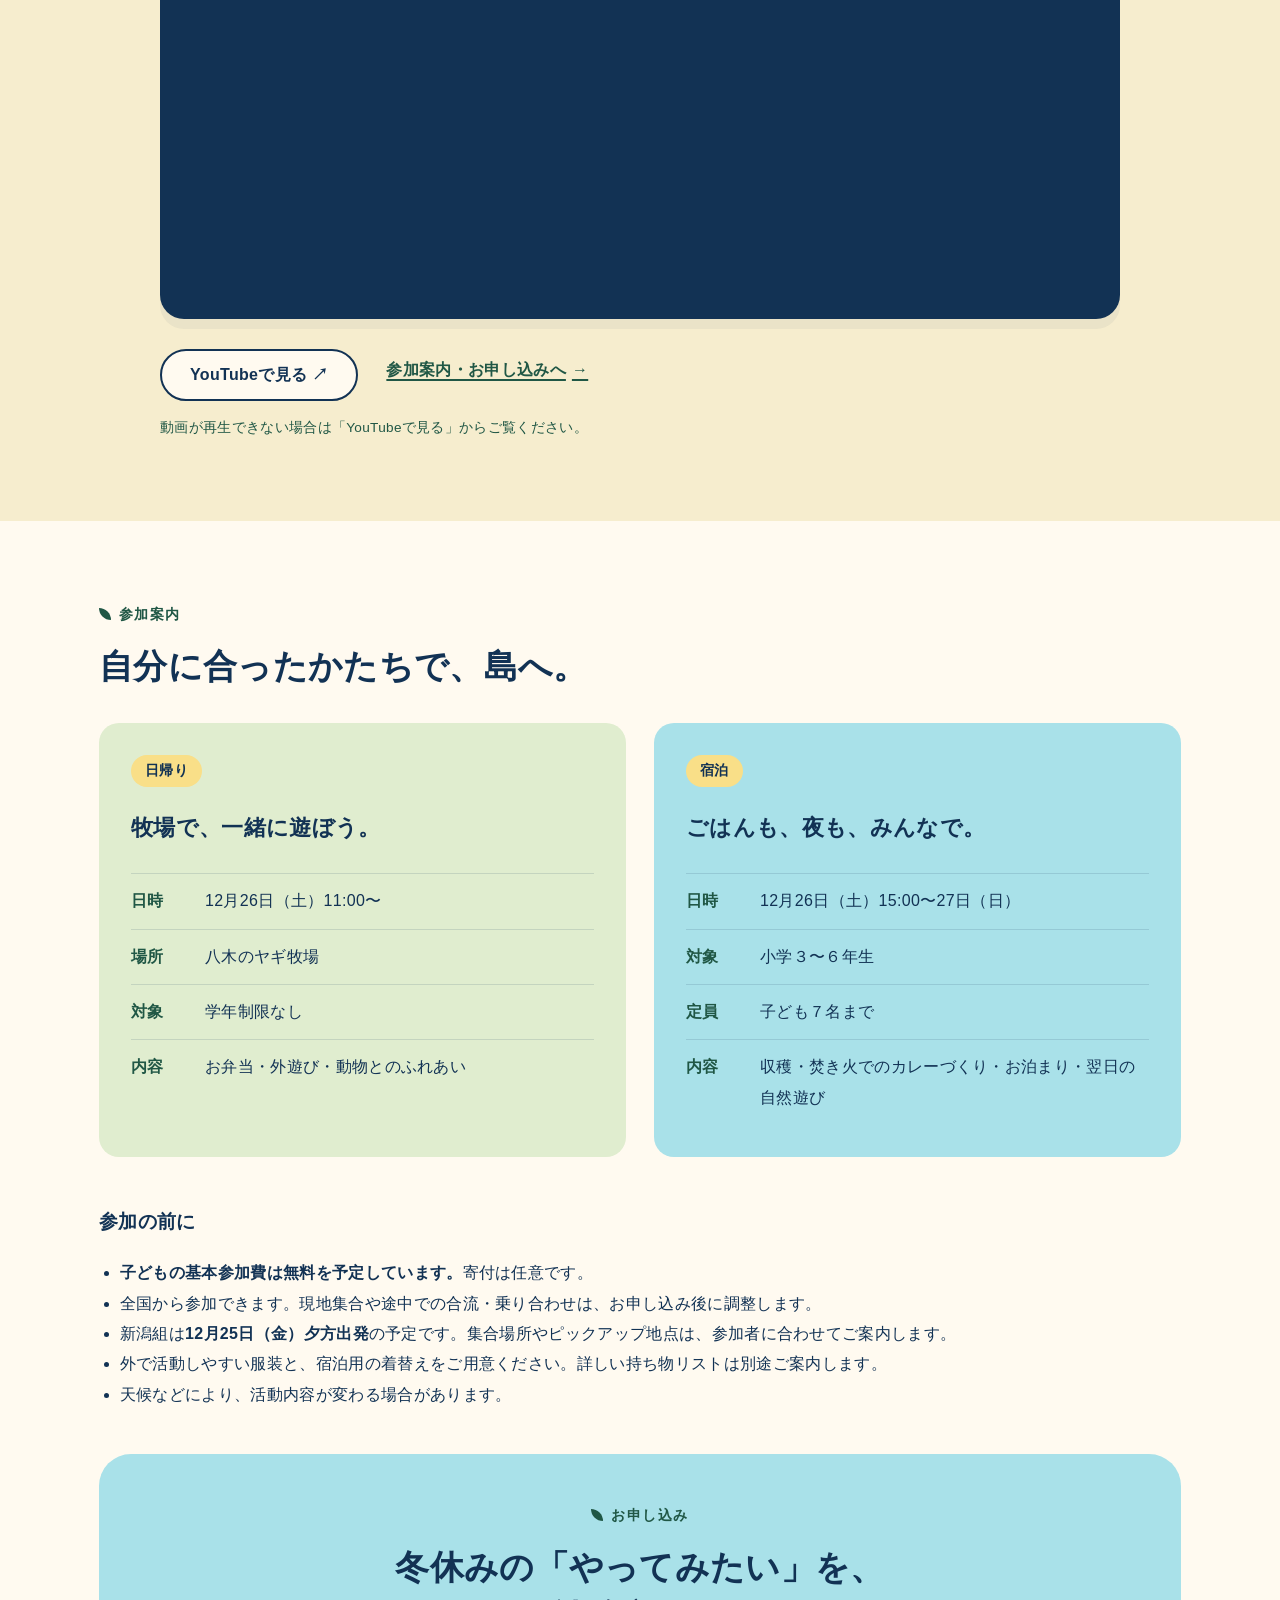
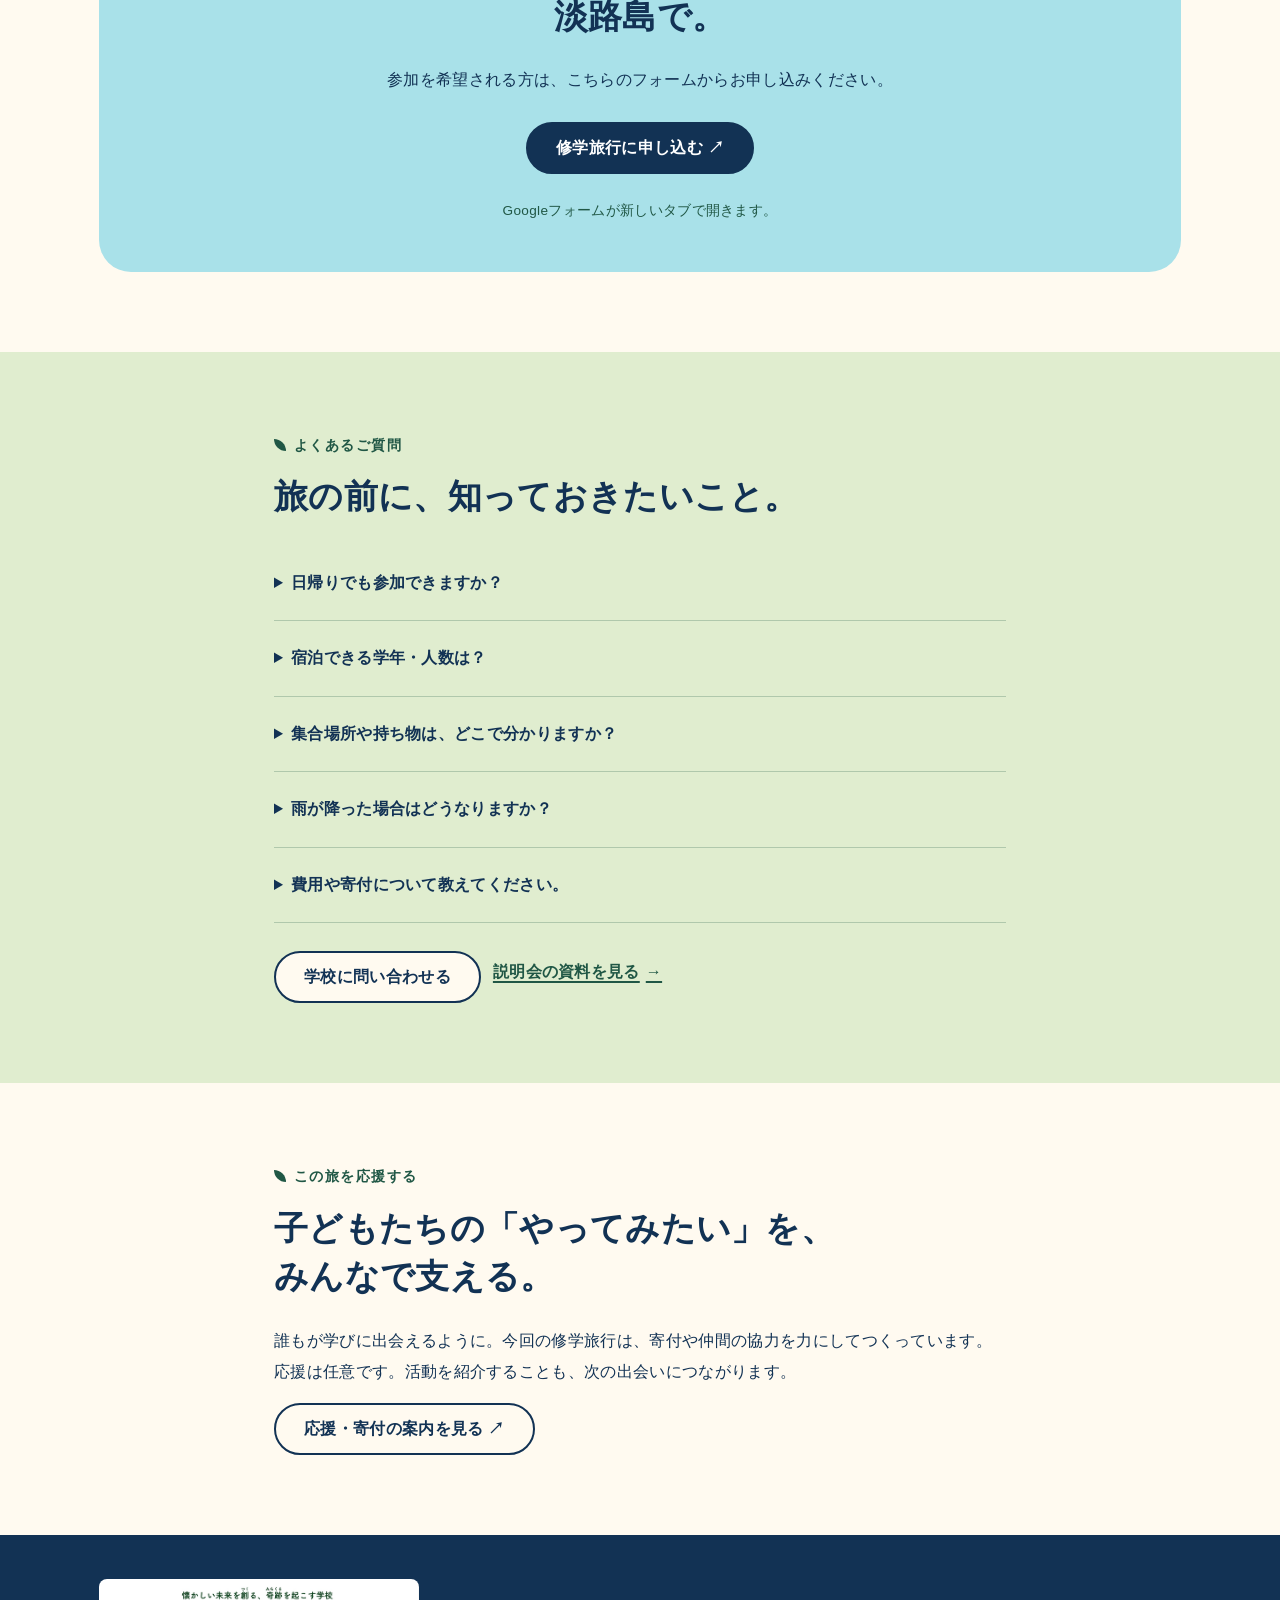
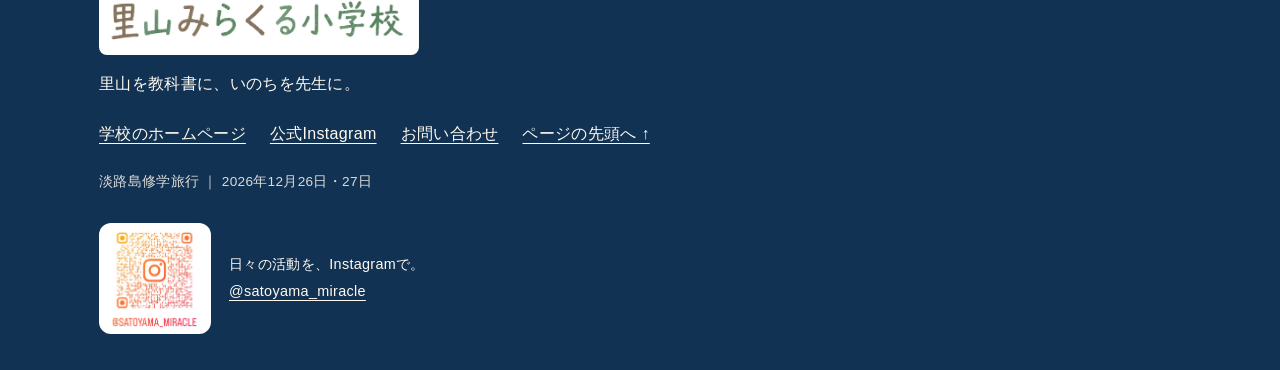
==== commit f1371738: "Use original school logo and symbolic artwork across pages" ====
--- a/index.html
+++ b/index.html
@@ -4,14 +4,15 @@
 <meta charset="UTF-8"><meta name="viewport" content="width=device-width, initial-scale=1">
 <title>淡路島修学旅行｜里山みらくる小学校</title>
 <meta name="description" content="2026年12月26日・27日、淡路島で自然の中から学ぶ修学旅行。ヤギ牧場、収穫、焚き火のごはんづくり。日帰り・宿泊の参加案内と２日間のスケジュール。">
-<link rel="icon" href="images/logo.svg" type="image/svg+xml"><link rel="stylesheet" href="style.css"><script src="script.js" defer></script>
+<link rel="icon" href="images/school-emblem.jpg" type="image/jpeg"><link rel="stylesheet" href="style.css"><script src="script.js" defer></script>
+<link rel="stylesheet" href="brand.css">
 </head>
 <body>
 <a class="skip-link" href="#main">本文へ移動</a>
-<header class="site-header"><div class="container header-inner"><a class="brand" href="https://kento711.github.io/satoyama-miracle-lp/"><img src="images/logo.svg" width="36" height="36" alt=""><span>里山みらくる小学校</span></a><nav class="global-nav" aria-label="ページ内メニュー"><ul><li><a href="#experience">旅の体験</a></li><li><a href="#schedule">予定</a></li><li><a href="#archive">説明会動画</a></li><li><a href="#join">参加案内</a></li></ul></nav></div></header>
+<header class="site-header"><div class="container header-inner"><a class="brand" href="https://kento711.github.io/satoyama-miracle-lp/"><img class="school-wordmark" src="images/school-wordmark.png" alt="里山みらくる小学校 — 懐かしい未来を創る、奇跡を起こす学校" width="1446" height="342"></a><nav class="global-nav" aria-label="ページ内メニュー"><ul><li><a href="#experience">旅の体験</a></li><li><a href="#schedule">予定</a></li><li><a href="#archive">説明会動画</a></li><li><a href="#join">参加案内</a></li></ul></nav></div></header>
 <main id="main">
-<section class="hero" id="top"><div class="container hero-inner"><div><p class="eyebrow">SATOYAMA MIRACLE SCHOOL · AWAJI</p><p class="badge">冬休み、島まるごと学びの場へ。</p><h1>自然の中で、<br>考えて遊ぼう。</h1><p class="hero-subtitle">里山みらくる小学校の<br class="mobile-only">淡路島修学旅行</p><p class="hero-date">2026.12.26 <small>土</small> — 12.27 <small>日</small></p><p class="hero-lead">ヤギと出会い、野菜を収穫し、火を囲む。<br>「やってみたい」を持ち寄って、<br>みんなでつくる、２日間。</p><div class="btn-group"><a class="btn btn-primary" href="#join">参加案内・お申し込み →</a><a class="btn btn-secondary" href="#schedule">２日間の予定</a></div></div><div class="hero-art"><img src="images/hero-satoyama.svg" width="560" height="440" alt="山と川、田んぼと小さな家がある里山のイラスト"><p class="art-caption">里山を教科書に、いのちを先生に。</p></div></div><svg class="hero-curve" viewBox="0 0 1440 90" preserveAspectRatio="none" aria-hidden="true"><path d="M0 40 C360 100 1080 -10 1440 50 V90 H0Z" fill="#FFFAF0"/></svg></section>
-<section class="section" id="about"><div class="container narrow"><p class="section-label">この旅で大切にしたいこと</p><h2>「何して遊ぶ？」から、<br>学びがはじまる。</h2><p>オンラインでつながってきた仲間と、今度は淡路島の自然の中へ。生き物に触れたり、ごはんをつくったり。いつもの暮らしの一つひとつが、発見の入り口です。</p><p>２日目は、海・山・川・ヤギ牧場から、好きな場所と遊びをみんなで考える時間。自分で選び、友だちと相談し、やってみる。大人は、答えを先に渡すのではなく、そばで見守る存在に。子どもたちの気持ちを大切にする修学旅行です。</p><div class="quick-facts"><div><small>行き先</small><strong>兵庫県・淡路島</strong></div><div><small>参加スタイル</small><strong>日帰り ／ １泊２日</strong></div><div><small>子どもの基本参加費</small><strong>無料を予定</strong></div></div></div></section>
+<section class="hero" id="top"><div class="container hero-inner"><div><p class="eyebrow">SATOYAMA MIRACLE SCHOOL · AWAJI</p><p class="badge">冬休み、島まるごと学びの場へ。</p><h1>自然の中で、<br>考えて遊ぼう。</h1><p class="hero-subtitle">里山みらくる小学校の<br class="mobile-only">淡路島修学旅行</p><p class="hero-date">2026.12.26 <small>土</small> — 12.27 <small>日</small></p><p class="hero-lead">ヤギと出会い、野菜を収穫し、火を囲む。<br>「やってみたい」を持ち寄って、<br>みんなでつくる、２日間。</p><div class="btn-group"><a class="btn btn-primary" href="#join">参加案内・お申し込み →</a><a class="btn btn-secondary" href="#schedule">２日間の予定</a></div></div><div class="hero-art"><img src="images/school-cover.jpg" alt="里山みらくる小学校のシンボルイラスト。森や川、田んぼで子どもたちが生き物や地域の暮らしに出会う風景" width="1536" height="1024" fetchpriority="high"><p class="art-caption">里山を教科書に、いのちを先生に。</p></div></div><svg class="hero-curve" viewBox="0 0 1440 90" preserveAspectRatio="none" aria-hidden="true"><path d="M0 40 C360 100 1080 -10 1440 50 V90 H0Z" fill="#FFFAF0"/></svg></section>
+<section class="section" id="about"><div class="container narrow"><p class="section-label">この旅で大切にしたいこと</p><h2>「何して遊ぶ？」から、<br>学びがはじまる。</h2><p>オンラインでつながってきた仲間と、今度は淡路島の自然の中へ。生き物に触れたり、ごはんをつくったり。いつもの暮らしの一つひとつが、発見の入り口です。</p><p>２日目は、海・山・川・ヤギ牧場から、好きな場所と遊びをみんなで考える時間。自分で選び、友だちと相談し、やってみる。大人は、答えを先に渡すのではなく、そばで見守る存在に。子どもたちの気持ちを大切にする修学旅行です。</p><div class="quick-facts"><div><small>行き先</small><strong>兵庫県・淡路島</strong></div><div><small>参加スタイル</small><strong>日帰り ／ １泊２日</strong></div><div><small>子どもの基本参加費</small><strong>無料を予定</strong></div></div><figure class="school-symbol"><img src="images/school-emblem.jpg" width="1324" height="1188" loading="lazy" alt="土器の中に森・川・田んぼと生き物が広がり、子どもたちが学ぶ里山みらくる小学校のシンボル"><figcaption>人も、生き物も、同じ地球に生きる仲間。</figcaption></figure></div></section>
 <section class="section section-tint" id="experience"><div class="container"><p class="section-label">旅の体験</p><h2>出会って、つくって、夢中になる。</h2><ul class="cards"><li class="card"><span class="activity-number">01 / 出会う</span><h3>ヤギ牧場で、のびのび。</h3><p>ヤギやトリがいる、自然いっぱいの牧場へ。みんなでお弁当を食べて、動物と遊んだり、鬼ごっこをしたり。思いっきり自由に遊びます。</p></li><li class="card"><span class="activity-number">02 / つくる</span><h3>畑から、みんなの食卓へ。</h3><p>畑の野菜を自分たちで収穫。焚き火でごはんを炊いて、みんなでカレーをつくります。「いただきます」が、ちょっと特別になる時間です。</p></li><li class="card"><span class="activity-number">03 / 選ぶ</span><h3>明日は、何して遊ぼう？</h3><p>海、山、川、ヤギ牧場。好きな場所で、好きな遊びを。大人も一緒に考えながら、子どもたちの「やってみたい」を広げます。</p></li></ul><figure class="wide-slide"><button class="image-button" data-image="images/slide-7.png" data-title="修学旅行の場所をご紹介" aria-label="旅の場所の紹介資料を拡大"><img src="images/slide-7.png" width="596" height="335" loading="lazy" alt="ヤギ牧場、こどものおしろ、お泊まりのおうちの写真をまとめた説明会資料"></button><figcaption>旅の舞台を、説明会の資料から。画像を押すと拡大できます。</figcaption></figure></div></section>
 <section class="section" id="schedule"><div class="container"><p class="section-label">２日間のスケジュール</p><h2>島で過ごす、わたしたちの時間。</h2><p>説明会のタイムテーブルを、そのまま掲載しています。天候などにより内容が変わる場合があります。</p><div class="schedule-grid"><article class="day"><div class="day-heading"><span>DAY 01</span><h3>12月26日 <small>土曜日</small></h3></div><button class="image-button" data-image="images/slide-5.png" data-title="１日目のタイムテーブル" aria-label="１日目のタイムテーブルを拡大"><img src="images/slide-5.png" width="596" height="335" loading="lazy" alt="１日目のタイムテーブル。詳細は以下のテキストにも掲載"></button><ol class="timeline"><li><time>10:30</time><div><strong>淡路島到着</strong></div></li><li><time>11:00</time><div><strong>ヤギ牧場で遊ぶ</strong><p>お弁当を食べて、動物や自然とふれあう時間。</p></div></li><li><time>15:00</time><div><strong>収穫体験＆ごはんづくり</strong><p>野菜を収穫して、焚き火でカレーづくり。</p></div></li><li><time>18:00</time><div><strong>みんなで夜ごはん</strong></div></li><li><time>20:00</time><div><strong>おふろ・お泊まり</strong><p>大きなおふろに入って、お泊まりのおうちへ。</p></div></li></ol></article><article class="day"><div class="day-heading"><span>DAY 02</span><h3>12月27日 <small>日曜日</small></h3></div><button class="image-button" data-image="images/slide-6.png" data-title="２日目のタイムテーブル" aria-label="２日目のタイムテーブルを拡大"><img src="images/slide-6.png" width="596" height="335" loading="lazy" alt="２日目のタイムテーブル。詳細は以下のテキストにも掲載"></button><ol class="timeline"><li><time>8:00</time><div><strong>朝ごはん</strong><p>みんなで迎える、島の朝。</p></div></li><li><time>9:00</time><div><strong>好きな場所へ、出発！</strong><p>海・山・川・ヤギ牧場から選んで、みんなで考え、自由に遊ぼう。</p></div></li><li><time>13:00</time><div><strong>淡路島を出発</strong></div></li></ol><p class="day-note">どこで、何をして遊ぶか。<br>その時間も、旅の楽しみのひとつ。</p></article></div><p class="small-note">※到着・出発時刻は淡路島での予定です。出発地ごとの集合・移動については、参加案内をご確認ください。</p></div></section>
 <section class="section rain-section" id="rain"><div class="container rain-grid"><div><p class="section-label">雨の日にも、わくわくを。</p><h2>好きな色から、<br>自分だけの作品が生まれる。</h2><p>雨天時は、室内遊びやワークショップへ。糸かけアートは、木の板に打った釘へ好きな色の糸をかけて、模様をつくる体験です。</p><p>色を選ぶ楽しさ、形が生まれる驚き、完成したときのうれしさ。正解のないものづくりに、夢中になってみよう。</p><p class="small-note">糸かけアートやカードゲームなどを予定しています。当日の状況に合わせて実施内容を調整します。</p></div><button class="image-button" data-image="images/slide-8.png" data-title="糸かけアートのご紹介" aria-label="糸かけアートの紹介資料を拡大"><img src="images/slide-8.png" width="596" height="335" loading="lazy" alt="糸かけアートの作り方と３つのわくわくポイントの紹介資料"></button></div></section>
@@ -19,7 +20,7 @@
 <section class="section archive-section" id="archive" aria-labelledby="archive-title"><div class="container archive-inner"><div class="archive-heading"><p class="section-label">説明会アーカイブ</p><span class="badge">限定公開</span></div><h2 id="archive-title">旅のことを、仲間の声で。</h2><p class="archive-lead">修学旅行への想いや、２日間の過ごし方をお話しした説明会です。<br>当日参加できなかった方も、もう一度確認したい方も、ぜひご覧ください。</p><div class="video-frame"><iframe src="https://www.youtube-nocookie.com/embed/Q54aX_REFNQ" title="12月26–27日 淡路島修学旅行 説明会アーカイブ" width="960" height="540" loading="lazy" allow="accelerometer; autoplay; clipboard-write; encrypted-media; gyroscope; picture-in-picture; web-share" referrerpolicy="strict-origin-when-cross-origin" allowfullscreen></iframe></div><div class="archive-actions"><a class="btn btn-secondary" href="https://youtu.be/Q54aX_REFNQ" target="_blank" rel="noopener">YouTubeで見る ↗</a><a class="card-link" href="#join">参加案内・お申し込みへ</a></div><p class="small-note">動画が再生できない場合は「YouTubeで見る」からご覧ください。</p></div></section>
 <section class="section" id="join"><div class="container"><p class="section-label">参加案内</p><h2>自分に合ったかたちで、島へ。</h2><div class="join-plans"><article class="plan"><span class="badge">日帰り</span><h3>牧場で、一緒に遊ぼう。</h3><dl class="info-list"><div><dt>日時</dt><dd>12月26日（土）11:00〜</dd></div><div><dt>場所</dt><dd>八木のヤギ牧場</dd></div><div><dt>対象</dt><dd>学年制限なし</dd></div><div><dt>内容</dt><dd>お弁当・外遊び・動物とのふれあい</dd></div></dl></article><article class="plan stay-plan"><span class="badge">宿泊</span><h3>ごはんも、夜も、みんなで。</h3><dl class="info-list"><div><dt>日時</dt><dd>12月26日（土）15:00〜27日（日）</dd></div><div><dt>対象</dt><dd>小学３〜６年生</dd></div><div><dt>定員</dt><dd>子ども７名まで</dd></div><div><dt>内容</dt><dd>収穫・焚き火でのカレーづくり・お泊まり・翌日の自然遊び</dd></div></dl></article></div><div class="practical"><h3>参加の前に</h3><ul><li><strong>子どもの基本参加費は無料を予定しています。</strong>寄付は任意です。</li><li>全国から参加できます。現地集合や途中での合流・乗り合わせは、お申し込み後に調整します。</li><li>新潟組は<strong>12月25日（金）夕方出発</strong>の予定です。集合場所やピックアップ地点は、参加者に合わせてご案内します。</li><li>外で活動しやすい服装と、宿泊用の着替えをご用意ください。詳しい持ち物リストは別途ご案内します。</li><li>天候などにより、活動内容が変わる場合があります。</li></ul></div><div class="apply"><p class="section-label">お申し込み</p><h2>冬休みの「やってみたい」を、<br>淡路島で。</h2><p>参加を希望される方は、こちらのフォームからお申し込みください。</p><a class="btn btn-primary" href="https://forms.gle/irHyiPhkLnPzuWyn7" target="_blank" rel="noopener">修学旅行に申し込む ↗</a><p class="small-note">Googleフォームが新しいタブで開きます。</p></div></div></section>
 <section class="section section-tint" id="faq"><div class="container narrow"><p class="section-label">よくあるご質問</p><h2>旅の前に、知っておきたいこと。</h2><details><summary>日帰りでも参加できますか？</summary><p>はい。12月26日11:00からのヤギ牧場での活動は、日帰りで参加できます。学年制限はありません。</p></details><details><summary>宿泊できる学年・人数は？</summary><p>宿泊は小学３〜６年生、子ども７名までの予定です。お申し込みは参加フォームからお願いします。</p></details><details><summary>集合場所や持ち物は、どこで分かりますか？</summary><p>集合・乗り合わせ・持ち物の詳細は、お申し込み後にご案内します。ご不明な点は学校へお問い合わせください。</p></details><details><summary>雨が降った場合はどうなりますか？</summary><p>室内遊びや、糸かけアートなどのワークショップを予定しています。天候と子どもたちの様子に合わせて内容を調整します。</p></details><details><summary>費用や寄付について教えてください。</summary><p>子どもの基本参加費は無料を予定しており、寄付は任意です。食費や交通費を寄付で支える方針です。出発地や参加方法による費用の扱い、お小遣いなどの個人負担については、お申し込み時にご確認ください。</p></details><div class="btn-group"><a class="btn btn-secondary" href="mailto:satoyama.miracle@gmail.com">学校に問い合わせる</a><a class="card-link" href="https://canva.link/8v6ao3aaefg08b5" target="_blank" rel="noopener">説明会の資料を見る</a></div></div></section>
-<section class="section" id="support"><div class="container narrow"><p class="section-label">この旅を応援する</p><h2>子どもたちの「やってみたい」を、<br>みんなで支える。</h2><p>誰もが学びに出会えるように。今回の修学旅行は、寄付や仲間の協力を力にしてつくっています。応援は任意です。活動を紹介することも、次の出会いにつながります。</p><a class="btn btn-secondary" href="https://angry-submarine-36b.notion.site/3b49f418e68580e79388ce8d605e6cc4" target="_blank" rel="noopener">応援・寄付の案内を見る ↗</a></div></section></main>
-<footer class="site-footer"><div class="container footer-inner"><p class="footer-brand"><img src="images/logo.svg" width="28" height="28" alt="">里山みらくる小学校</p><p>里山を教科書に、いのちを先生に。</p><ul class="footer-links"><li><a href="https://kento711.github.io/satoyama-miracle-lp/">学校のホームページ</a></li><li><a href="https://www.instagram.com/satoyama_miracle/" target="_blank" rel="noopener">公式Instagram</a></li><li><a href="mailto:satoyama.miracle@gmail.com">お問い合わせ</a></li><li><a href="#top">ページの先頭へ ↑</a></li></ul><p class="footer-members">淡路島修学旅行 ｜ 2026年12月26日・27日</p></div></footer>
+<section class="section" id="support"><div class="container narrow"><p class="section-label">この旅を応援する</p><h2>子どもたちの「やってみたい」を、<br>みんなで支える。</h2><p>誰もが学びに出会えるように。今回の修学旅行は、寄付や仲間の協力を力にしてつくっています。応援は任意です。活動を紹介することも、次の出会いにつながります。</p><a class="btn btn-secondary" href="donate.html">応援・寄付の案内を見る ↗</a></div></section></main>
+<footer class="site-footer"><div class="container footer-inner"><p class="footer-brand"><img class="school-wordmark" src="images/school-wordmark.png" alt="里山みらくる小学校 — 懐かしい未来を創る、奇跡を起こす学校" width="1446" height="342"></p><p>里山を教科書に、いのちを先生に。</p><ul class="footer-links"><li><a href="https://kento711.github.io/satoyama-miracle-lp/">学校のホームページ</a></li><li><a href="https://www.instagram.com/satoyama_miracle/" target="_blank" rel="noopener">公式Instagram</a></li><li><a href="mailto:satoyama.miracle@gmail.com">お問い合わせ</a></li><li><a href="#top">ページの先頭へ ↑</a></li></ul><p class="footer-members">淡路島修学旅行 ｜ 2026年12月26日・27日</p><div class="footer-social"><a href="https://www.instagram.com/satoyama_miracle/" target="_blank" rel="noopener" aria-label="里山みらくる小学校の公式Instagram"><img src="images/instagram-qr.png" width="454" height="448" loading="lazy" alt="公式Instagram @satoyama_miracle のQRコード"></a><p>日々の活動を、Instagramで。<br><a href="https://www.instagram.com/satoyama_miracle/" target="_blank" rel="noopener">@satoyama_miracle</a></p></div></div></footer>
 <dialog id="image-dialog" aria-labelledby="image-title"><div class="dialog-bar"><h2 id="image-title">説明会資料</h2><button type="button" id="close-dialog" aria-label="画像を閉じる">閉じる ×</button></div><img id="expanded-image" alt=""></dialog>
 </body></html>
--- a/brand.css
+++ b/brand.css
@@ -0,0 +1,3 @@
+/* Notionの学校ロゴ・シンボルを全ページで共有 */
+.brand{display:inline-block;flex-shrink:0;max-width:100%;line-height:0;background:#fff;border-radius:10px;overflow:hidden}.brand .school-wordmark{display:block;width:340px;height:auto}.hero-art img{background:#fff;object-fit:contain}.school-symbol{margin:36px auto 0;max-width:440px}.school-symbol img{width:100%;height:auto;border-radius:24px}.school-symbol figcaption{text-align:center;font-size:.85rem;color:var(--green);margin-top:14px}.footer-brand{display:block}.footer-brand .school-wordmark{width:320px;height:auto;background:#fff;border-radius:8px}.footer-social{display:flex;gap:18px;align-items:center;margin-top:14px}.footer-social>a{flex-shrink:0;background:#fff;border-radius:12px;overflow:hidden}.footer-social img{width:112px;height:auto}.footer-social p{margin:0;font-size:.9rem}.footer-social a{text-underline-offset:4px}.closing-message>.school-emblem{width:min(100%,420px);height:auto;border-radius:24px;margin:0 auto 28px}.header-inner{gap:12px 24px}
+@media(max-width:700px){.brand .school-wordmark{width:300px}.hero-inner{grid-template-columns:1fr}.hero-art{max-width:580px;width:100%;margin:auto}.footer-brand .school-wordmark{width:min(100%,300px)}.school-symbol{max-width:400px}.footer-social img{width:96px}}
